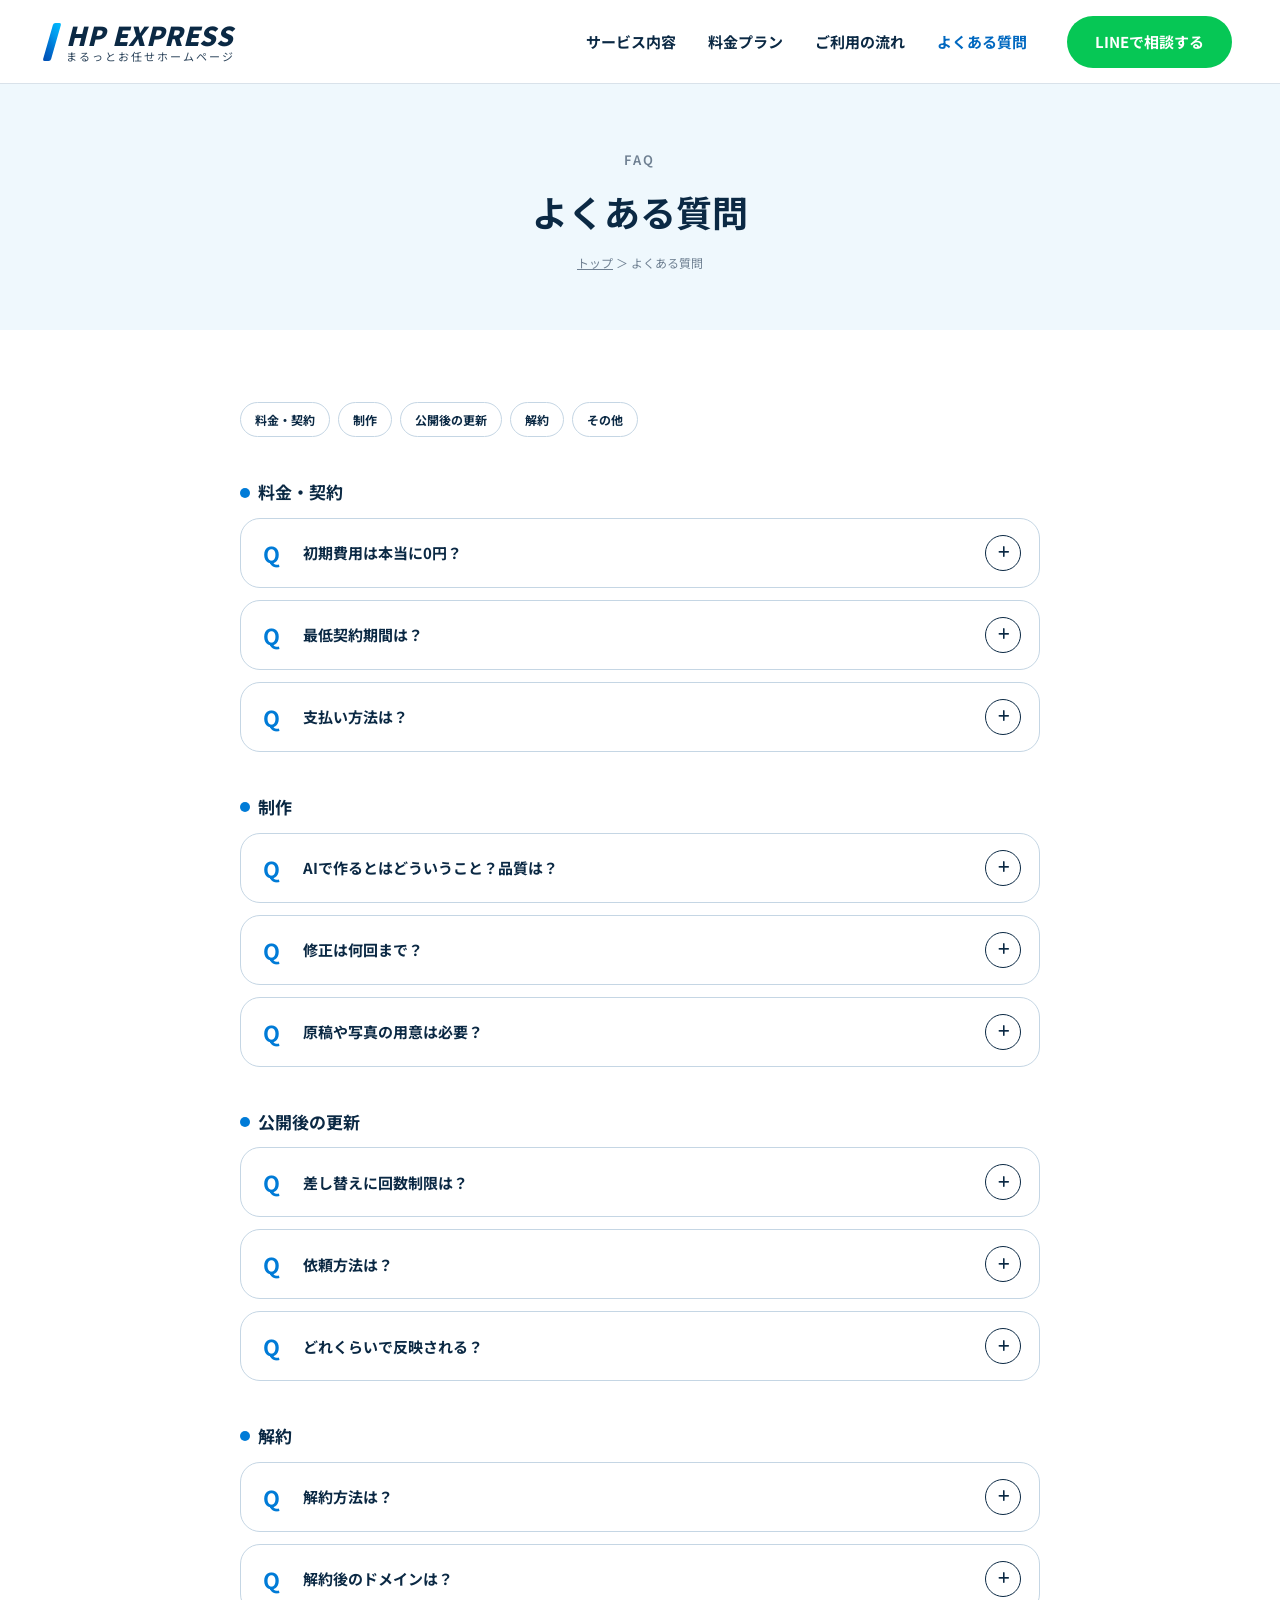
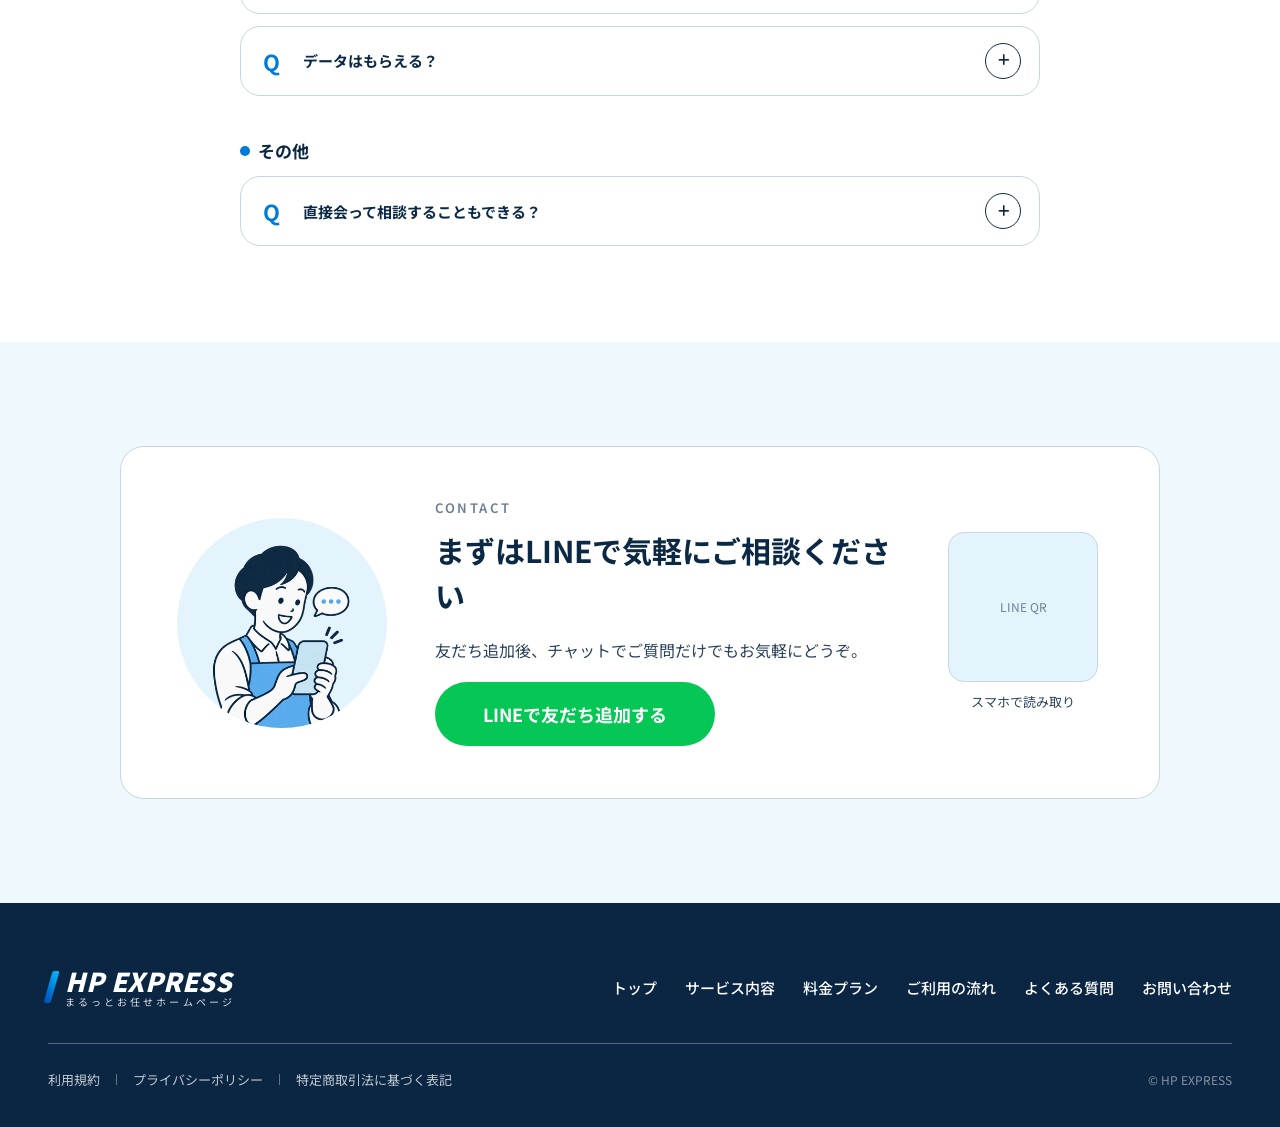
==== faq/index.html @ 4e7dd107 "微調整" ====
<!DOCTYPE html>
<html lang="ja">
<head>
<meta charset="utf-8">
<meta name="viewport" content="width=device-width, initial-scale=1">
<title>よくある質問｜HP EXPRESS</title>
<meta name="description" content="HP EXPRESSのよくある質問。料金・契約、制作、公開後の更新、解約などの疑問にお答えします。">
<link rel="preconnect" href="https://fonts.googleapis.com">
<link rel="preconnect" href="https://fonts.gstatic.com" crossorigin>
<link href="https://fonts.googleapis.com/css2?family=Noto+Sans+JP:wght@400;500;600;700;900&amp;family=Playfair+Display:wght@700&amp;display=swap" rel="stylesheet">
<link rel="stylesheet" href="https://cdnjs.cloudflare.com/ajax/libs/font-awesome/6.7.2/css/all.min.css" crossorigin="anonymous" referrerpolicy="no-referrer">
<link rel="stylesheet" href="../assets/css/style.css?v=20261126h">
</head>
<body>

<header class="site-header">
  <a class="logo" href="../"><span class="logo__name">HP EXPRESS</span><span class="logo__sub">まるっとお任せホームページ</span></a>
  <nav class="gnav" aria-label="グローバルナビ">
    <a href="../service/">サービス内容</a><a href="../price/">料金プラン</a><a href="../flow/">ご利用の流れ</a><a href="../faq/" aria-current="page">よくある質問</a>
  </nav>
  <a class="btn btn--line header-cta" href="https://lin.ee/XXXXXXX" target="_blank" rel="noopener">LINEで相談する</a>
  <button class="menu-btn" type="button" aria-expanded="false" aria-controls="sp-menu" aria-label="メニューを開く"><span></span><span></span><span></span></button>
  <div class="sp-menu" id="sp-menu">
    <ul>
      <li><a href="../service/">サービス内容</a></li>
      <li><a href="../price/">料金プラン</a></li>
      <li><a href="../flow/">ご利用の流れ</a></li>
      <li><a href="../faq/" aria-current="page">よくある質問</a></li>
    </ul>
    <a class="btn btn--line" href="https://lin.ee/XXXXXXX" target="_blank" rel="noopener">LINEで相談する</a>
  </div>
</header>

<main>
<div class="page-title" data-cta-trigger>
  <span class="page-title__en">FAQ</span>
  <h1>よくある質問</h1>
  <nav class="breadcrumb" aria-label="パンくずリスト"><a href="../">トップ</a> ＞ よくある質問</nav>
</div>

<section class="page-body">
  <nav class="faq-chips" aria-label="カテゴリ"><a href="#price">料金・契約</a><a href="#make">制作</a><a href="#update">公開後の更新</a><a href="#cancel">解約</a><a href="#other">その他</a></nav>
  <div class="faq-cat" id="price">
    <h2>料金・契約</h2>
    <div class="faq-list">
      <details class="faq faq--sm">
        <summary><b class="faq__q">Q</b><span class="faq__title">初期費用は本当に0円？</span><span class="faq__sign" aria-hidden="true"></span></summary>
        <div class="faq__a">仮テキスト：はい、月額料金のみです。</div>
      </details>
      <details class="faq faq--sm">
        <summary><b class="faq__q">Q</b><span class="faq__title">最低契約期間は？</span><span class="faq__sign" aria-hidden="true"></span></summary>
        <div class="faq__a">仮テキスト：ありません。いつでも解約できます。</div>
      </details>
      <details class="faq faq--sm">
        <summary><b class="faq__q">Q</b><span class="faq__title">支払い方法は？</span><span class="faq__sign" aria-hidden="true"></span></summary>
        <div class="faq__a">仮テキスト：クレジットカードによる毎月自動請求です。</div>
      </details>
    </div>
  </div>
  <div class="faq-cat" id="make">
    <h2>制作</h2>
    <div class="faq-list">
      <details class="faq faq--sm">
        <summary><b class="faq__q">Q</b><span class="faq__title">AIで作るとはどういうこと？品質は？</span><span class="faq__sign" aria-hidden="true"></span></summary>
        <div class="faq__a">仮テキスト：AIで制作し、公開前に必ず人がレビューします。</div>
      </details>
      <details class="faq faq--sm">
        <summary><b class="faq__q">Q</b><span class="faq__title">修正は何回まで？</span><span class="faq__sign" aria-hidden="true"></span></summary>
        <div class="faq__a">仮テキスト：公開前はデザインを含め3回までです。</div>
      </details>
      <details class="faq faq--sm">
        <summary><b class="faq__q">Q</b><span class="faq__title">原稿や写真の用意は必要？</span><span class="faq__sign" aria-hidden="true"></span></summary>
        <div class="faq__a">仮テキスト：ヒアリング内容をもとに文章を作成します。写真はご用意をお願いします。</div>
      </details>
    </div>
  </div>
  <div class="faq-cat" id="update">
    <h2>公開後の更新</h2>
    <div class="faq-list">
      <details class="faq faq--sm">
        <summary><b class="faq__q">Q</b><span class="faq__title">差し替えに回数制限は？</span><span class="faq__sign" aria-hidden="true"></span></summary>
        <div class="faq__a">仮テキスト：既存ページの文章・画像の差し替えは回数・時間の上限はありません。</div>
      </details>
      <details class="faq faq--sm">
        <summary><b class="faq__q">Q</b><span class="faq__title">依頼方法は？</span><span class="faq__sign" aria-hidden="true"></span></summary>
        <div class="faq__a">仮テキスト：LINEのチャットで送るだけです。</div>
      </details>
      <details class="faq faq--sm">
        <summary><b class="faq__q">Q</b><span class="faq__title">どれくらいで反映される？</span><span class="faq__sign" aria-hidden="true"></span></summary>
        <div class="faq__a">仮テキスト：最短当日〜3営業日で対応します。</div>
      </details>
    </div>
  </div>
  <div class="faq-cat" id="cancel">
    <h2>解約</h2>
    <div class="faq-list">
      <details class="faq faq--sm">
        <summary><b class="faq__q">Q</b><span class="faq__title">解約方法は？</span><span class="faq__sign" aria-hidden="true"></span></summary>
        <div class="faq__a">仮テキスト：LINEでお申し出ください。</div>
      </details>
      <details class="faq faq--sm">
        <summary><b class="faq__q">Q</b><span class="faq__title">解約後のドメインは？</span><span class="faq__sign" aria-hidden="true"></span></summary>
        <div class="faq__a">仮テキスト：ご希望に応じて無償で譲渡します。</div>
      </details>
      <details class="faq faq--sm">
        <summary><b class="faq__q">Q</b><span class="faq__title">データはもらえる？</span><span class="faq__sign" aria-hidden="true"></span></summary>
        <div class="faq__a">仮テキスト：有償オプションにて対応します。</div>
      </details>
    </div>
  </div>
  <div class="faq-cat" id="other">
    <h2>その他</h2>
    <div class="faq-list">
      <details class="faq faq--sm">
        <summary><b class="faq__q">Q</b><span class="faq__title">直接会って相談することもできる？</span><span class="faq__sign" aria-hidden="true"></span></summary>
        <div class="faq__a">仮テキスト：ご希望に応じて対応可能です。まずはLINEでご相談ください。</div>
      </details>
    </div>
  </div>
</section>

<section class="cta">
  <div class="cta__box">
    <img class="cta__ill" src="../assets/img/cta-01.webp" alt="" width="400" height="400" loading="lazy">
    <div class="cta__body">
      <span class="cta__en">CONTACT</span>
      <h2>まずはLINEで<br class="sp-only">気軽にご相談ください</h2>
      <p>友だち追加後、チャットで<br class="sp-only">ご質問だけでもお気軽にどうぞ。</p>
      <a class="btn btn--line" href="https://lin.ee/XXXXXXX" target="_blank" rel="noopener">LINEで友だち追加する</a>
    </div>
    <div class="cta__qr"><div class="cta__qr-img">LINE QR</div><span>スマホで読み取り</span></div>
  </div>
</section>
</main>

<footer class="site-footer">
  <div class="footer-top">
    <a class="logo" href="../"><span class="logo__name">HP EXPRESS</span><span class="logo__sub">まるっとお任せホームページ</span></a>
    <nav class="footer-nav" aria-label="フッターナビ"><a href="../">トップ</a><a href="../service/">サービス内容</a><a href="../price/">料金プラン</a><a href="../flow/">ご利用の流れ</a><a href="../faq/">よくある質問</a><a href="https://lin.ee/XXXXXXX" target="_blank" rel="noopener">お問い合わせ</a></nav>
  </div>
  <div class="footer-legal">
    <div class="footer-legal__links"><a href="../terms/">利用規約</a><span class="footer-legal__sep" aria-hidden="true"></span><a href="../privacy/">プライバシーポリシー</a><span class="footer-legal__sep" aria-hidden="true"></span><a href="../tokushoho/">特定商取引法に基づく表記</a></div>
    <small>© HP EXPRESS</small>
  </div>
</footer>

<div class="fixed-cta">
  <a class="btn btn--line" href="https://lin.ee/XXXXXXX" target="_blank" rel="noopener">LINEで気軽に相談する</a>
</div>

<script src="../assets/js/main.js"></script>
</body>
</html>
---- assets/css/style.css ----
/* =========================================================
   HP EXPRESS — デザイン実装
   基準：design/04_adopted/design-rules.md（確定版 v1）
   モバイルファースト（基準 375px）／PC拡張は min-width:960px
   ========================================================= */

:root {
  /* カラー */
  --navy: #0B2944;
  --text: #2B435A;
  --muted: #6F8092;
  --blue: #007BD7;
  --blue-text: #0068C0;
  --grad: linear-gradient(45deg, #004BB1 0%, #0062C4 25%, #007BD7 45%, #0098EC 65%, #00BEFF 100%);
  --grad-h: linear-gradient(90deg, #004BB1 0%, #0062C4 25%, #007BD7 45%, #0098EC 65%, #00BEFF 100%);
  --bg: #FFFFFF;
  --bg-soft: #EFF8FD;
  --bg-tint: #E4F4FD;
  --line: #C5D6E4;
  --line-soft: #D9E2EA;
  --line-green: #06C755;
  --footer: #0A2643;
  --ill-blue: #6BBBF2;

  /* 形状 */
  --r-card: 20px;
  --r-card-lg: 24px;
  --r-sm: 12px;
  --card-border: 1px solid var(--line);
  --strong-border: 1.5px solid var(--navy);

  /* 書体 */
  --font: 'Noto Sans JP', sans-serif;
  --num: 'Playfair Display', serif;

  /* 余白 */
  --gutter: 24px;

}

/* ---------- アイコン（Font Awesome Free 6） ---------- */
/* 疑似要素で使うときの共通指定。チェックは circle-check（青い円＋白抜きチェック） */
.ck::before, .badge::before, .dot-item::before, .sp-menu li a::after, .faq__sign::before {
  font-family: "Font Awesome 6 Free";
  font-weight: 900;
  font-style: normal;
  line-height: 1;
  -webkit-font-smoothing: antialiased;
}

*, *::before, *::after { box-sizing: border-box; }

html { -webkit-text-size-adjust: 100%; }

body {
  margin: 0;
  background: var(--bg);
  color: var(--text);
  font-family: var(--font);
  font-size: 15px;
  line-height: 1.8;
  -webkit-font-smoothing: antialiased;
}

a { color: var(--navy); }
a:hover { color: var(--blue-text); }

h1, h2, h3, p { margin: 0; }
ul, ol { margin: 0; padding: 0; list-style: none; }
img, svg { max-width: 100%; display: block; }
em { font-style: normal; color: var(--blue-text); }

.pc-only { display: none; }

/* ---------- イラスト・プレースホルダー（本番イラスト差し替えまで） ---------- */
.ph {
  background: var(--bg-tint);
  display: flex;
  align-items: center;
  justify-content: center;
  text-align: center;
  color: var(--muted);
  font-size: 10px;
  line-height: 1.5;
  flex: none;
}
.ph--round { border-radius: 50%; }

/* ---------- チェック付き項目 ---------- */
.ck { display: flex; gap: 12px; align-items: flex-start; }
.ck::before {
  content: "\f058";
  flex: none;
  font-size: 24px;
  margin-top: 2px;
  color: var(--blue);
}

/* ---------- ボタン ---------- */
.btn {
  display: flex;
  align-items: center;
  justify-content: center;
  gap: 10px;
  height: 56px;
  padding: 0 24px;
  border-radius: 999px;
  font-size: 16px;
  font-weight: 700;
  line-height: 1.4;
  text-decoration: none;
  transition: opacity .15s;
}
.btn:hover { opacity: .85; }
.btn .fa-arrow-right { font-size: 15px; }
.btn--line { background: var(--line-green); color: #fff; }
.btn--line:hover { color: #fff; }
.btn--outline { background: #fff; color: var(--navy); border: var(--strong-border); }
.btn--outline:hover { color: var(--navy); }

/* LINEアイコン（LINE公式素材：assets/img/line-icon.svg。加工せずそのまま使う） */
.line-icon { width: 32px; height: 32px; flex: none; }

/* ---------- セクション見出し ---------- */
.sec-head {
  display: flex;
  flex-direction: column;
  align-items: center;
  gap: 6px;
  text-align: center;
}
.sec-head__icon {
  width: 44px; height: 44px;
  border-radius: 50%;
  border: var(--strong-border);
  background: #fff;
  display: flex; align-items: center; justify-content: center;
  margin-bottom: 4px;
}
.sec-head__icon i { font-size: 20px; color: var(--blue); }
.sec-head__en {
  font-size: 12px;
  font-weight: 600;
  letter-spacing: .2em;
  color: var(--muted);
  line-height: 1.4;
}
.sec-head h2 {
  font-size: 26px;
  line-height: 1.5;
  font-weight: 700;
  color: var(--navy);
}
.sec-head h2::after, .u-line::after {
  content: "";
  display: block;
  width: 72px; height: 4px;
  margin: 14px auto 0;
  border-radius: 2px;
  background: var(--grad-h);
}

/* ---------- セクション共通 ---------- */
.sec {
  padding: 64px var(--gutter);
  display: flex;
  flex-direction: column;
  gap: 32px;
}
.sec--soft { background: var(--bg-soft); }

/* ---------- ロゴ ---------- */
.logo {
  display: grid;
  grid-template-columns: auto auto;
  justify-content: start;
  column-gap: 10px;
  align-items: center;
  text-decoration: none;
  color: var(--navy);
  line-height: 1.1;
}
.logo::before {
  content: "";
  grid-row: 1 / span 2;
  width: 7px; height: 32px;
  background: var(--grad);
  border-radius: 2px;
  transform: skewX(-16deg);
}
.logo__name { font-weight: 900; font-style: italic; font-size: 21px; letter-spacing: .02em; margin-right: -.02em; }
/* 下の一文は「HP EXPRESS」と同じ横幅に均等割り付け */
.logo__sub { font-size: 10px; color: var(--text); letter-spacing: 0; text-align: justify; text-align-last: justify; }
.logo:hover { color: var(--navy); }

/* =========================================================
   ヘッダー
   ========================================================= */
.site-header {
  height: 64px;
  display: flex;
  align-items: center;
  justify-content: space-between;
  padding: 0 14px 0 var(--gutter);
  background: #fff;
  border-bottom: 1px solid var(--line-soft);
  position: relative;
  z-index: 30;
}
.menu-btn {
  width: 44px; height: 44px;
  border: 0;
  background: none;
  display: flex; flex-direction: column;
  align-items: center; justify-content: center;
  gap: 6px;
  cursor: pointer;
  padding: 0;
}
.menu-btn span {
  width: 24px; height: 2px;
  background: var(--navy);
  border-radius: 2px;
  transition: transform .2s, opacity .2s;
}
.menu-btn[aria-expanded="true"] span:nth-child(1) { transform: translateY(8px) rotate(45deg); }
.menu-btn[aria-expanded="true"] span:nth-child(2) { opacity: 0; }
.menu-btn[aria-expanded="true"] span:nth-child(3) { transform: translateY(-8px) rotate(-45deg); }

.gnav { display: none; }
.header-cta { display: none; }

/* SPドロワー */
.sp-menu {
  position: absolute;
  top: 100%; left: 0; right: 0;
  background: #fff;
  border-bottom: 1px solid var(--line-soft);
  padding: 8px var(--gutter) 24px;
  display: none;
  flex-direction: column;
  gap: 20px;
  box-shadow: 0 12px 24px rgba(11, 41, 68, .08);
}
.sp-menu.is-open { display: flex; }
.sp-menu ul { display: flex; flex-direction: column; }
.sp-menu li a {
  display: flex; justify-content: space-between; align-items: center;
  padding: 16px 4px;
  border-bottom: 1px solid var(--line-soft);
  font-weight: 700; font-size: 15px;
  text-decoration: none;
}
.sp-menu li a::after { content: "\f061"; color: var(--blue); font-size: 14px; }

/* =========================================================
   トップ：ファーストビュー
   ========================================================= */
.fv {
  padding: 40px var(--gutter) 48px;
  display: flex;
  flex-direction: column;
  gap: 28px;
  overflow: hidden;
}
.fv__text { display: flex; flex-direction: column; gap: 16px; }
.fv h1 { font-size: 36px; line-height: 1.4; font-weight: 900; color: var(--navy); letter-spacing: .01em; }
.fv__sub { font-size: 16px; line-height: 1.75; color: var(--text); font-weight: 500; }

.fv__ill {
  position: relative;
  height: 250px;
  margin: 0 calc(var(--gutter) * -1);
  background: none;
  font-size: 11px;
}
.fv__ill::before {
  content: "";
  position: absolute;
  inset: 12% -10% 0 8%;
  background: var(--bg-tint);
  border-radius: 58% 42% 0 0 / 60% 50% 0 0;
  z-index: -1;
}
.fv__ill { z-index: 0; display: flex; align-items: flex-end; justify-content: center; }
.fv__ill img { width: 100%; height: 100%; padding: 0 10px; object-fit: contain; object-position: center bottom; }

.price-big { display: flex; align-items: baseline; justify-content: center; color: var(--navy); white-space: nowrap; }
.price-big__pre { font-size: 24px; font-weight: 700; margin-right: 10px; }
.price-big__num {
  font-family: var(--num);
  font-size: 64px; font-weight: 700; line-height: 1;
  font-variant-numeric: lining-nums proportional-nums; /* Playfairの既定はオールドスタイル数字のため */
  font-feature-settings: "lnum" 1, "pnum" 1;
  letter-spacing: 0;
}
.price-big__unit { font-size: 26px; font-weight: 700; margin-left: 6px; }
.price-big__tax { font-size: 13px; font-weight: 500; color: var(--muted); margin-left: 2px; }
.fv__price { display: flex; flex-direction: column; align-items: center; }
.fv__price::after {
  content: "";
  width: 200px; height: 4px;
  margin-top: 14px;
  border-radius: 2px;
  background: var(--grad-h);
}

.badges { display: grid; grid-template-columns: repeat(3, 1fr); }
.badge {
  display: flex;
  align-items: center;
  justify-content: center;
  gap: 6px;
  padding: 4px 4px;
  font-size: 13px;
  font-weight: 700;
  line-height: 1.45;
  color: var(--navy);
  white-space: nowrap; /* 改行位置はHTMLの<br>で固定 */
  text-align: center;
}
.badge + .badge { border-left: 1px solid var(--line-soft); }
.badge::before {
  content: "\f058";
  flex: none;
  font-size: 22px;
  color: var(--blue);
}
.fv__cta { height: 60px; font-size: 18px; }

/* =========================================================
   トップ：お悩み
   ========================================================= */
.worries { position: relative; overflow: hidden; }
.worries::before {
  content: "";
  position: absolute;
  top: -120px; left: -40%;
  width: 120%; height: 260px;
  border-radius: 50%;
  background: rgba(255, 255, 255, .45);
  pointer-events: none;
}
.worries > * { position: relative; }
.worry-people { display: flex; justify-content: center; gap: 8px; }
/* イラスト：正方形・背景透過の画像を円形に切り抜き、淡い水色の円の上に置く */
.worry-people img {
  flex: 1 1 0;
  min-width: 0;
  max-width: 112px;
  height: auto;
  aspect-ratio: 1;
  border-radius: 50%;
  background: var(--bg-tint);
}

.check-box {
  background: #fff;
  border: var(--card-border);
  border-radius: var(--r-card-lg);
  padding: 24px 20px;
  display: flex; flex-direction: column;
  gap: 18px;
}
.check-box .ck { font-size: 15px; line-height: 1.75; color: var(--text); }
/* お悩み項目はチェック（＝解決済み）ではなく、グルグル目の困り顔（face-dizzy）で悩みの印象に */
.check-box .ck::before { content: "\f567"; }
.check-box em { font-weight: 700; }
.worries__close { text-align: center; font-size: 20px; font-weight: 700; line-height: 1.6; color: var(--navy); }
.worries__close::after { width: 120px; }

/* =========================================================
   トップ：選ばれる理由
   ========================================================= */
.reasons { display: flex; flex-direction: column; gap: 16px; }
.reason {
  background: #fff;
  border: var(--card-border);
  border-radius: var(--r-card);
  padding: 20px 18px 20px 16px;
  display: grid;
  grid-template-columns: 104px 1fr;
  gap: 16px;
  align-items: center;
}
.reason__img { width: 104px; height: 104px; flex: none; border-radius: 50%; background: var(--bg-tint); }
.reason__body { display: flex; flex-direction: column; gap: 6px; }
.reason__no { font-size: 15px; font-weight: 700; color: var(--blue); line-height: 1.2; }
.reason h3 { font-size: 17px; line-height: 1.45; color: var(--navy); word-break: auto-phrase; }
.reason p { font-size: 13px; line-height: 1.7; color: var(--text); word-break: auto-phrase; text-wrap: pretty; }

/* =========================================================
   トップ：こんな方におすすめ
   ========================================================= */
.voices { display: flex; flex-direction: column; gap: 22px; width: 100%; }
.voice {
  position: relative;
  width: 94%;
  display: flex; align-items: center; gap: 12px;
  background: #fff;
  border: var(--card-border);
  border-radius: var(--r-card);
  padding: 16px 14px 16px 14px;
}
.voice--r { margin-left: auto; }
/* しっぽ：線付きの正方形を45度回して下に出す */
.voice::after {
  content: ""; position: absolute; bottom: -8px; left: 36px;
  width: 14px; height: 14px;
  background: #fff;
  border-right: var(--card-border); border-bottom: var(--card-border);
  transform: rotate(45deg);
}
.voice--r::after { left: auto; right: 36px; }
.voice__icon {
  flex: none; width: 44px; height: 44px; border-radius: 50%;
  display: flex; align-items: center; justify-content: center;
  background: var(--bg-tint); color: var(--blue); font-size: 19px;
}
.voice p { font-size: clamp(14px, 3.85vw, 15px); font-weight: 700; line-height: 1.6; color: var(--navy); white-space: nowrap; }
.voice em { font-style: normal; color: var(--blue-text); }

/* =========================================================
   料金カード（トップ／料金ページ共通）
   ========================================================= */
.price-card {
  background: #fff;
  border: var(--card-border);
  border-radius: var(--r-card-lg);
  padding: 32px 24px;
  display: flex; flex-direction: column;
  align-items: center;
  gap: 24px;
}
.price-card__main { width: 100%; display: flex; flex-direction: column; align-items: center; gap: 16px; }
.plan-tag {
  font-size: 15px; font-weight: 700;
  background: var(--grad);
  color: #fff;
  border-radius: 999px;
  padding: 6px 28px;
  letter-spacing: .06em;
}
.price-card .price-big__pre { font-size: 20px; margin-right: 8px; }
.price-card .price-big__num { font-size: clamp(48px, 14.4vw, 56px); }
.price-card .price-big__unit { font-size: 24px; }
.price-chips { display: flex; gap: 10px; width: 100%; }
.price-chip {
  flex: 1;
  border-radius: var(--r-sm);
  background: var(--bg-tint);
  padding: 12px 8px;
  text-align: center;
  font-size: 13px; font-weight: 500; line-height: 1.5;
  color: var(--text);
}
.price-chip b { display: block; font-size: 22px; color: var(--navy); line-height: 1.4; }
.price-chip .n { font-family: var(--num); font-size: 26px; font-variant-numeric: lining-nums; font-feature-settings: "lnum" 1; }
.price-card__inc {
  width: 100%;
  border-top: 1px solid var(--line-soft);
  padding-top: 20px;
  display: flex; flex-direction: column;
  gap: 14px;
}
.price-card__inc-title { font-size: 16px; font-weight: 700; color: var(--navy); }
.dot-list { display: flex; flex-direction: column; gap: 12px; }
.dot-list .ck { font-size: 15px; color: var(--text); }
.dot-list b { font-weight: 700; color: var(--navy); }

/* =========================================================
   トップ：ご利用の流れ（要約）
   ========================================================= */
/* 1枚の白い箱を細い線で6マスに区切る（線＝gapから見える背景色） */
.flow-cards {
  display: grid; grid-template-columns: repeat(2, 1fr); gap: 1px;
  background: var(--line-soft);
  border: var(--card-border);
  border-radius: var(--r-card-lg);
  overflow: hidden;
}
.flow-card {
  background: #fff;
  padding: 18px 14px 22px;
  display: flex; flex-direction: column; align-items: center; gap: 10px;
}
.flow-card .step-no { align-self: flex-start; width: 34px; height: 34px; font-size: 14px; margin-bottom: -6px; }
.step-no {
  width: 40px; height: 40px;
  border-radius: 50%;
  background: var(--blue); color: #fff;
  display: flex; align-items: center; justify-content: center;
  font-size: 16px; font-weight: 700;
  flex: none;
}
.flow-card__img { width: 96px; height: 96px; border-radius: 50%; background: var(--bg-tint); }
.flow-card h3 { font-size: 15px; line-height: 1.45; color: var(--navy); text-align: center; }
/* 狭いカード内で text-wrap: pretty を使うと行が早めに折り返され右側が空くため、幅いっぱいに両端揃えで流す */
.flow-card p { align-self: stretch; font-size: 12px; line-height: 1.75; color: var(--text); text-align: justify; }

/* =========================================================
   FAQ アコーディオン（details/summary）
   ========================================================= */
.faq-list { display: flex; flex-direction: column; gap: 12px; }
.faq {
  border: var(--card-border);
  border-radius: var(--r-card);
  overflow: hidden;
  background: #fff;
  transition: background-color .2s;
}
.faq[open] { background: var(--bg-soft); }
.faq summary {
  min-height: 64px;
  padding: 14px 16px;
  display: grid;
  grid-template-columns: 22px 1fr 32px;
  gap: 12px;
  align-items: center;
  cursor: pointer;
  list-style: none;
}
.faq summary::-webkit-details-marker { display: none; }
.faq__q { font-size: 18px; font-weight: 700; color: var(--blue); line-height: 1; }
.faq__title { font-size: 15px; font-weight: 700; line-height: 1.55; color: var(--navy); }
.faq__sign {
  width: 32px; height: 32px;
  border-radius: 50%;
  border: var(--strong-border);
  display: flex; align-items: center; justify-content: center;
  color: var(--navy);
}
.faq__sign::before { content: "\2b"; font-size: 13px; }
.faq[open] .faq__sign::before { content: "\f068"; }
.faq__a { padding: 0 18px 20px 50px; font-size: 14px; line-height: 1.85; color: var(--text); }

/* FAQページ（小さめ） */
.faq--sm summary { min-height: 56px; padding: 12px 14px; }
.faq--sm .faq__title { font-size: 14px; }
.faq--sm .faq__a { padding: 0 16px 16px 48px; font-size: 13px; }

/* =========================================================
   共通CTA
   ========================================================= */
.cta { padding: 64px var(--gutter); background: var(--bg-soft); }
.cta__box {
  background: #fff;
  border: var(--card-border);
  border-radius: var(--r-card-lg);
  padding: 36px 20px;
  display: flex; flex-direction: column;
  align-items: center;
  gap: 24px;
  text-align: center;
}
.cta__body { display: contents; }
.cta__en { font-size: 12px; font-weight: 600; letter-spacing: .2em; color: var(--muted); order: -3; line-height: 1.4; margin-bottom: -16px; }
.cta h2 { font-size: 23px; line-height: 1.5; font-weight: 700; color: var(--navy); order: -2; }
.cta__ill { width: 180px; height: 180px; order: -1; border-radius: 50%; background: var(--bg-tint); }
.cta p { font-size: 15px; line-height: 1.8; color: var(--text); }
.cta .btn { width: 100%; height: 60px; font-size: 17px; }
.cta__qr { display: none; }

/* =========================================================
   フッター
   ========================================================= */
.site-footer {
  background: var(--footer);
  color: #fff;
  padding: 40px var(--gutter) 28px;
  display: flex; flex-direction: column;
  gap: 28px;
}
.site-footer a { color: inherit; text-decoration: none; }
.site-footer a:hover { color: #9FD4FA; }
.site-footer .logo { color: #fff; }
.site-footer .logo__sub { color: rgba(255, 255, 255, .85); }
.footer-top { display: flex; flex-direction: column; gap: 24px; }
/* SP：2列×3段のマス。左寄せの文字＋右端に小さな矢印 */
.footer-nav {
  display: grid; grid-template-columns: 1fr 1fr; column-gap: 20px;
  border-top: 1px solid rgba(255, 255, 255, .16);
}
.footer-nav a {
  display: flex; align-items: center; justify-content: space-between;
  height: 52px;
  border-bottom: 1px solid rgba(255, 255, 255, .16);
  font-size: 14px; font-weight: 500;
}
.footer-nav a::after {
  content: "\f054"; font-family: "Font Awesome 6 Free"; font-weight: 900;
  font-size: 10px; color: rgba(255, 255, 255, .45);
}
.footer-legal {
  display: flex; flex-direction: column;
  gap: 14px;
  font-size: 12px; color: rgba(255, 255, 255, .75);
}
.footer-legal small { font-size: 11px; color: rgba(255, 255, 255, .5); }
/* SP：ロゴ・ナビと揃えて左揃え、1行に1つずつ縦に並べる（縦線はPCのみ）
   ※比較案：横に流して折り返す版 → flex-direction を外し gap: 8px 24px; flex-wrap: wrap;
   ※中央揃え版も試したが、左揃えの方が全体のまとまりが良いため不採用 */
/* 右側が空かないよう、上のナビと同じ「横幅いっぱいの行＋右端の小さな矢印」で揃える（ナビより控えめなサイズ） */
.footer-legal__links { display: flex; flex-direction: column; align-items: stretch; }
.footer-legal__links a {
  display: flex; align-items: center; justify-content: space-between;
  height: 40px;
  border-bottom: 1px solid rgba(255, 255, 255, .1);
  white-space: nowrap; font-size: 12px;
}
.footer-legal__links a::after {
  content: "\f054"; font-family: "Font Awesome 6 Free"; font-weight: 900;
  font-size: 9px; color: rgba(255, 255, 255, .35);
}
.footer-legal__sep { display: none; width: 1px; height: 11px; background: rgba(255, 255, 255, .35); }

/* SP下部固定CTAバー（FV通過後に表示） */
.fixed-cta {
  position: fixed;
  left: 0; right: 0; bottom: 0;
  z-index: 40;
  padding: 10px 16px 12px;
  padding-bottom: calc(12px + env(safe-area-inset-bottom));
  background: rgba(255, 255, 255, .96);
  border-top: 1px solid var(--line-soft);
  box-shadow: 0 -6px 16px rgba(11, 41, 68, .06);
  transform: translateY(110%);
  visibility: hidden;
  transition: transform .25s ease, visibility .25s;
}
.fixed-cta.is-visible { transform: none; visibility: visible; }
.fixed-cta .btn { height: 52px; font-size: 16px; }
.fixed-cta .line-icon { width: 28px; height: 28px; }
body.has-fixed-cta { padding-bottom: 76px; }

/* =========================================================
   下層ページ共通（5-2で新デザインに合わせて調整予定）
   ========================================================= */
.page-title {
  padding: 40px var(--gutter) 36px;
  background: var(--bg-soft);
  display: flex; flex-direction: column;
  align-items: center;
  gap: 6px;
  text-align: center;
}
.page-title__en { font-size: 12px; font-weight: 600; letter-spacing: .2em; color: var(--muted); }
.page-title h1 { font-size: 26px; font-weight: 700; color: var(--navy); }
.breadcrumb { font-size: 11px; color: var(--muted); }
.breadcrumb a { color: inherit; }

.page-body { padding: 40px var(--gutter); display: flex; flex-direction: column; gap: 28px; }
.page-body h2.h-block { font-size: 18px; font-weight: 700; line-height: 1.5; color: var(--navy); }
.stack { display: flex; flex-direction: column; gap: 12px; }
.stack--14 { gap: 14px; }

.icon-row {
  display: grid;
  grid-template-columns: 44px 1fr;
  gap: 12px;
  align-items: center;
  padding: 12px 0;
  border-bottom: 1px solid var(--line-soft);
}
.icon-row .ph { width: 44px; height: 44px; border-radius: var(--r-sm); font-size: 8px; }
.icon-row__text { display: flex; flex-direction: column; gap: 2px; }
.icon-row__text b { font-size: 14px; color: var(--navy); }
.icon-row__text span { font-size: 12px; color: var(--text); line-height: 1.6; }

.box {
  border: var(--card-border);
  border-radius: var(--r-card);
  padding: 20px;
  display: flex; flex-direction: column;
  gap: 8px;
}
.box h2 { font-size: 16px; font-weight: 700; color: var(--navy); }
.box p { font-size: 13px; line-height: 1.8; }

.soft-box {
  background: var(--bg-soft);
  border-radius: var(--r-card);
  padding: 20px;
  display: flex; flex-direction: column;
  gap: 10px;
}
.soft-box h2 { font-size: 16px; font-weight: 700; color: var(--navy); }
.soft-box .dot-item { display: flex; gap: 10px; font-size: 13px; line-height: 1.7; }
.dot-item::before {
  content: "\f058";
  flex: none;
  font-size: 20px;
  margin-top: 2px;
  color: var(--blue);
}

.option-table { border: var(--card-border); border-radius: var(--r-card); overflow: hidden; }
.option-row {
  display: flex; justify-content: space-between;
  gap: 12px;
  padding: 14px 16px;
  border-bottom: 1px solid var(--line-soft);
  font-size: 13px; line-height: 1.5;
}
.option-row:last-child { border-bottom: 0; }
.option-row__price { flex: none; color: var(--muted); font-size: 12px; }

.service-cards { display: grid; grid-template-columns: 1fr 1fr; gap: 10px; }
.service-card {
  border: var(--card-border);
  border-radius: var(--r-card);
  padding: 16px 12px;
  display: flex; flex-direction: column;
  align-items: center;
  gap: 8px;
  text-align: center;
}
.service-card .ph { width: 64px; height: 64px; padding: 6px; font-size: 8px; line-height: 1.3; }
.service-card b { font-size: 15px; color: var(--navy); }
.service-card span { font-size: 11px; line-height: 1.6; }

.quality {
  border: var(--card-border);
  border-radius: var(--r-card-lg);
  padding: 22px 18px;
  display: flex; flex-direction: column;
  gap: 12px;
}
.quality__en { font-size: 12px; font-weight: 600; letter-spacing: .15em; color: var(--muted); }
.quality h2 { font-size: 18px; font-weight: 700; line-height: 1.5; color: var(--navy); }
.quality .ph { height: 150px; border-radius: var(--r-card); padding: 14px; }
.quality p { font-size: 13px; line-height: 1.8; }

.fact-list { display: flex; flex-direction: column; gap: 10px; }
.fact {
  background: var(--bg-soft);
  border-radius: var(--r-card);
  padding: 18px;
  display: flex; flex-direction: column;
  gap: 6px;
}
.fact__label { font-size: 12px; font-weight: 700; color: var(--muted); }
.fact b { font-size: 16px; line-height: 1.5; color: var(--navy); }
.fact__note { font-size: 12px; }

.chat {
  border: var(--card-border);
  border-radius: var(--r-card-lg);
  padding: 18px 14px;
  background: var(--bg-soft);
  display: flex; flex-direction: column;
  gap: 10px;
}
.chat__me {
  align-self: flex-end;
  max-width: 78%;
  background: #C9F0D8;
  border-radius: 18px 18px 4px 18px;
  padding: 10px 14px;
  font-size: 13px; line-height: 1.6;
}
.chat__photo { align-self: flex-end; width: 130px; height: 84px; border-radius: 14px; font-size: 9px; background: #fff; }
.chat__them { display: flex; gap: 8px; align-items: flex-end; }
.chat__avatar { width: 34px; height: 34px; border-radius: 50%; background: var(--bg-tint); flex: none; }
.chat__them p {
  max-width: 72%;
  background: #fff;
  border: 1px solid var(--line-soft);
  border-radius: 18px 18px 18px 4px;
  padding: 10px 14px;
  font-size: 13px; line-height: 1.6;
}

.timeline { display: flex; flex-direction: column; }
.timeline__item { display: grid; grid-template-columns: 40px 1fr; gap: 14px; }
.timeline__rail { display: flex; flex-direction: column; align-items: center; }
.timeline__rail::after { content: ""; flex: 1; width: 0; border-left: 2px dashed var(--line); margin: 4px 0; }
.timeline__item:last-child .timeline__rail::after { visibility: hidden; }
.timeline__card {
  border: var(--card-border);
  border-radius: var(--r-card);
  padding: 16px;
  margin-bottom: 16px;
  display: flex; flex-direction: column;
  gap: 10px;
}
.timeline__card b { font-size: 16px; line-height: 1.5; color: var(--navy); }
.timeline__card .ph { height: 110px; border-radius: var(--r-sm); padding: 10px; font-size: 9px; }
.timeline__card p { font-size: 13px; line-height: 1.8; }

.faq-chips { display: flex; flex-wrap: wrap; gap: 8px; }
.faq-chips a {
  font-size: 12px; font-weight: 700;
  border: var(--card-border);
  background: #fff;
  border-radius: 999px;
  padding: 6px 14px;
  text-decoration: none;
}
.faq-cat { display: flex; flex-direction: column; gap: 10px; scroll-margin-top: 16px; }
.faq-cat h2 { font-size: 17px; font-weight: 700; display: flex; align-items: center; gap: 8px; color: var(--navy); }
.faq-cat h2::before { content: ""; width: 10px; height: 10px; border-radius: 50%; background: var(--blue); }

.legal { padding: 36px var(--gutter) 48px; display: flex; flex-direction: column; gap: 24px; }
.legal p, .legal li { font-size: 13px; line-height: 1.9; }
.legal__sec { display: flex; flex-direction: column; gap: 8px; }
.legal__sec h2 { font-size: 15px; font-weight: 700; padding-bottom: 8px; border-bottom: 1px solid var(--line); color: var(--navy); }
.legal__sec ol { margin: 0; padding-left: 1.4em; }
.legal__date { font-size: 12px; color: var(--muted); text-align: right; }
.legal-table { width: 100%; border-collapse: collapse; font-size: 13px; line-height: 1.8; }
.legal-table th, .legal-table td { text-align: left; vertical-align: top; padding: 12px 0; border-bottom: 1px solid var(--line-soft); }
.legal-table th { width: 8.5em; padding-right: 12px; font-weight: 700; color: var(--navy); }

/* =========================================================
   PC（拡張）
   ========================================================= */
@media (min-width: 960px) {
  .sp-only { display: none; }
  .pc-only { display: initial; }

  :root { --gutter: 80px; }

  /* ヘッダー */
  .site-header { height: 84px; gap: 40px; padding: 0 48px; justify-content: flex-start; }
  .site-header .logo__name { font-size: 26px; }
  .site-header .logo::before { height: 38px; width: 8px; }
  .site-header .logo__sub { font-size: 11px; }
  .menu-btn, .sp-menu { display: none !important; }
  .gnav { display: flex; gap: clamp(20px, 2.5vw, 36px); margin-left: auto; font-size: 15px; font-weight: 700; }
  .gnav a { text-decoration: none; }
  .gnav a[aria-current="page"] { color: var(--blue-text); }
  .header-cta { display: flex; height: 52px; padding: 0 28px; font-size: 15px; }
  .header-cta .line-icon { width: 28px; height: 28px; }

  /* セクション */
  .sec { padding: 104px var(--gutter); align-items: center; gap: 48px; }
  .sec-head__icon { width: 52px; height: 52px; }
  .sec-head__icon i { font-size: 24px; }
  .sec-head__en { font-size: 13px; }
  .sec-head h2 { font-size: 34px; }
  .sec-head h2::after { width: 88px; margin-top: 18px; }
  .btn--outline { min-width: 360px; height: 60px; padding: 0 40px; }

  /* FV */
  .fv {
    padding: 80px var(--gutter) 96px;
    display: grid;
    grid-template-columns: 1fr 1.05fr;
    grid-template-areas: "text ill" "price ill" "badges ill" "cta ill";
    align-content: center;
    align-items: center;
    column-gap: 48px;
    row-gap: 32px;
    max-width: 1440px;
    margin: 0 auto;
  }
  .fv__text { grid-area: text; gap: 20px; }
  .fv h1 { font-size: clamp(44px, 4.4vw, 58px); }
  .fv__sub { font-size: 18px; }
  .fv__ill { grid-area: ill; height: 520px; margin: 0; font-size: 13px; }
  .fv__ill::before { inset: 4% 0 4% 6%; border-radius: 48% 52% 44% 56% / 55% 48% 52% 45%; }
  .fv__ill { align-items: center; }
  .fv__ill img { height: auto; max-height: 100%; padding: 0 0 0 4%; }
  .fv__price { grid-area: price; align-items: flex-start; }
  .fv .price-big { justify-content: flex-start; }
  .fv .price-big__num { font-size: 80px; }
  .fv__price::after { width: 260px; }
  .badges { grid-area: badges; max-width: 520px; }
  .badge { font-size: 15px; justify-content: flex-start; gap: 8px; padding: 4px 16px; }
  .worries::before { width: 70%; left: -15%; height: 240px; }
  .badge:first-child { padding-left: 0; }
  .fv__cta { grid-area: cta; justify-self: start; height: 68px; padding: 0 56px; font-size: 19px; }

  /* お悩み */
  .worry-people { gap: 24px; }
  .worry-people img { flex: none; width: 160px; max-width: none; }
  .check-box { width: 100%; max-width: 760px; padding: 40px 56px; gap: 20px; }
  .check-box .ck { font-size: 16px; }
  .worries__close { font-size: 28px; }

  /* 理由 4列 */
  .reasons { display: grid; grid-template-columns: repeat(3, 1fr); gap: 24px; width: 100%; max-width: 1080px; }
  .reason { display: flex; flex-direction: column; align-items: center; gap: 14px; text-align: center; padding: 32px 22px; border-radius: var(--r-card-lg); }
  .reason__img { width: 160px; height: 160px; }
  .reason__body { display: contents; }
  .reason__no { order: -1; font-size: 16px; }
  .reason h3 { font-size: 19px; }
  .reason p { font-size: 14px; line-height: 1.8; text-align: left; }

  /* おすすめ 5列 */
  .voices { display: grid; grid-template-columns: repeat(2, 1fr); gap: 32px 28px; max-width: 960px; }
  .voice { width: 100%; padding: 22px 26px 22px 22px; gap: 18px; }
  .voice__icon { width: 52px; height: 52px; font-size: 22px; }
  .voice p { font-size: 17px; }

  /* 料金カード 2カラム */
  .price-card { width: 100%; max-width: 900px; padding: 48px 56px; display: grid; grid-template-columns: 1fr 1fr; gap: 56px; align-items: center; border-radius: 28px; }
  .price-card .price-big__num { font-size: 68px; }
  .price-card__inc { border-top: 0; border-left: 1px solid var(--line-soft); padding: 0 0 0 56px; gap: 16px; }
  .price-card__inc-title { font-size: 17px; }
  .dot-list { gap: 14px; }
  .dot-list .ck { font-size: 17px; }

  /* 流れ 6列 */
  .flow-cards { grid-template-columns: repeat(3, 1fr); width: 100%; max-width: 1080px; }
  .flow-card { padding: 28px 28px 32px; gap: 14px; }
  .flow-card .step-no { width: 40px; height: 40px; font-size: 16px; }
  .flow-card__img { width: 140px; height: 140px; }
  .flow-card h3 { font-size: 18px; }
  .flow-card p { font-size: 14px; line-height: 1.8; }

  /* FAQ */
  .sec .faq-list { width: 100%; max-width: 860px; gap: 14px; }
  .faq summary { padding: 20px 28px; grid-template-columns: 28px 1fr 36px; gap: 16px; }
  .faq__q { font-size: 22px; }
  .faq__title { font-size: 17px; }
  .faq__sign { width: 36px; height: 36px; }
  .faq__a { padding: 0 28px 24px 72px; font-size: 15px; }
  .faq--sm summary { padding: 16px 22px; grid-template-columns: 24px 1fr 32px; }
  .faq--sm .faq__title { font-size: 15px; }
  .faq--sm .faq__a { padding: 0 22px 20px 62px; font-size: 14px; }

  /* 共通CTA */
  .cta { padding: 104px 48px; }
  .cta__box {
    max-width: 1040px;
    margin: 0 auto;
    padding: 52px 56px;
    display: grid;
    grid-template-columns: 210px 1fr 160px;
    gap: 48px;
    align-items: center;
    text-align: left;
  }
  .cta__ill { width: 210px; height: 210px; order: 0; }
  .cta__body { display: flex; flex-direction: column; align-items: flex-start; gap: 18px; }
  .cta__en { order: 0; font-size: 13px; margin-bottom: -8px; }
  .cta h2 { order: 0; font-size: 30px; }
  .cta h2.u-line::after { margin-left: 0; }
  .cta p { font-size: 16px; }
  .cta .btn { width: auto; height: 64px; padding: 0 48px; font-size: 18px; }
  .cta__qr { display: flex; flex-direction: column; align-items: center; gap: 8px; }
  .cta__qr-img {
    width: 150px; height: 150px;
    border-radius: 16px;
    border: var(--card-border);
    background: var(--bg-tint);
    display: flex; align-items: center; justify-content: center;
    font-size: 12px; color: var(--muted);
  }
  .cta__qr span { font-size: 13px; color: var(--text); }

  /* フッター */
  .site-footer { padding: 64px 48px 36px; gap: 36px; }
  .footer-top { flex-direction: row; align-items: center; gap: 48px; }
  .site-footer .logo__name { font-size: 26px; }
  .footer-nav { display: flex; gap: 28px; margin-left: auto; border: 0; }
  .footer-nav a { display: inline; height: auto; border: 0; font-size: 15px; }
  .footer-nav a::after { content: none; }
  .footer-legal { flex-direction: row; align-items: center; gap: 28px; font-size: 13px; border-top: 1px solid rgba(255, 255, 255, .3); padding-top: 24px; }
  .footer-legal small { font-size: 12px; }
  .footer-legal__links { flex-direction: row; align-items: center; }
  .footer-legal__links { justify-content: flex-start; gap: 16px; }
  .footer-legal__sep { display: block; }
  .footer-legal__links a { display: inline; height: auto; border: 0; font-size: 13px; }
  .footer-legal__links a::after { content: none; }
  .footer-legal small { margin-left: auto; }
  .fixed-cta { display: none; }
  body.has-fixed-cta { padding-bottom: 0; }

  /* 下層ページ（5-2で調整予定） */
  .page-title { padding: 64px 48px 56px; gap: 8px; }
  .page-title__en { font-size: 13px; }
  .page-title h1 { font-size: 36px; }
  .breadcrumb { font-size: 12px; }
  .page-body { max-width: 880px; margin: 0 auto; padding: 72px 40px 96px; gap: 40px; }
  .page-body h2.h-block { font-size: 22px; }
  .page-body .price-card { display: flex; }
  .page-body .price-card__main { max-width: 420px; }
  .service-cards { grid-template-columns: repeat(4, 1fr); gap: 16px; }
  .service-card .ph { width: 96px; height: 96px; font-size: 9px; }
  .quality { padding: 36px 40px; display: grid; grid-template-columns: 1fr 1fr; column-gap: 32px; row-gap: 12px; }
  .quality__en, .quality h2, .quality p { grid-column: 1; }
  .quality .ph { grid-column: 2; grid-row: 1 / span 3; height: 100%; min-height: 200px; }
  .fact-list { display: grid; grid-template-columns: 1fr 1fr; gap: 16px; }
  .chat { max-width: 560px; padding: 28px 24px; }
  .timeline__card { display: grid; grid-template-columns: 1fr 240px; column-gap: 24px; padding: 22px 24px; margin-bottom: 20px; }
  .timeline__card b { grid-column: 1; font-size: 18px; }
  .timeline__card p { grid-column: 1; font-size: 14px; }
  .timeline__card .ph { grid-column: 2; grid-row: 1 / span 2; height: 140px; }
  .legal { max-width: 800px; margin: 0 auto; padding: 64px 40px 96px; }
  .legal p, .legal li, .legal-table { font-size: 14px; }
  .legal__sec h2 { font-size: 17px; }
}
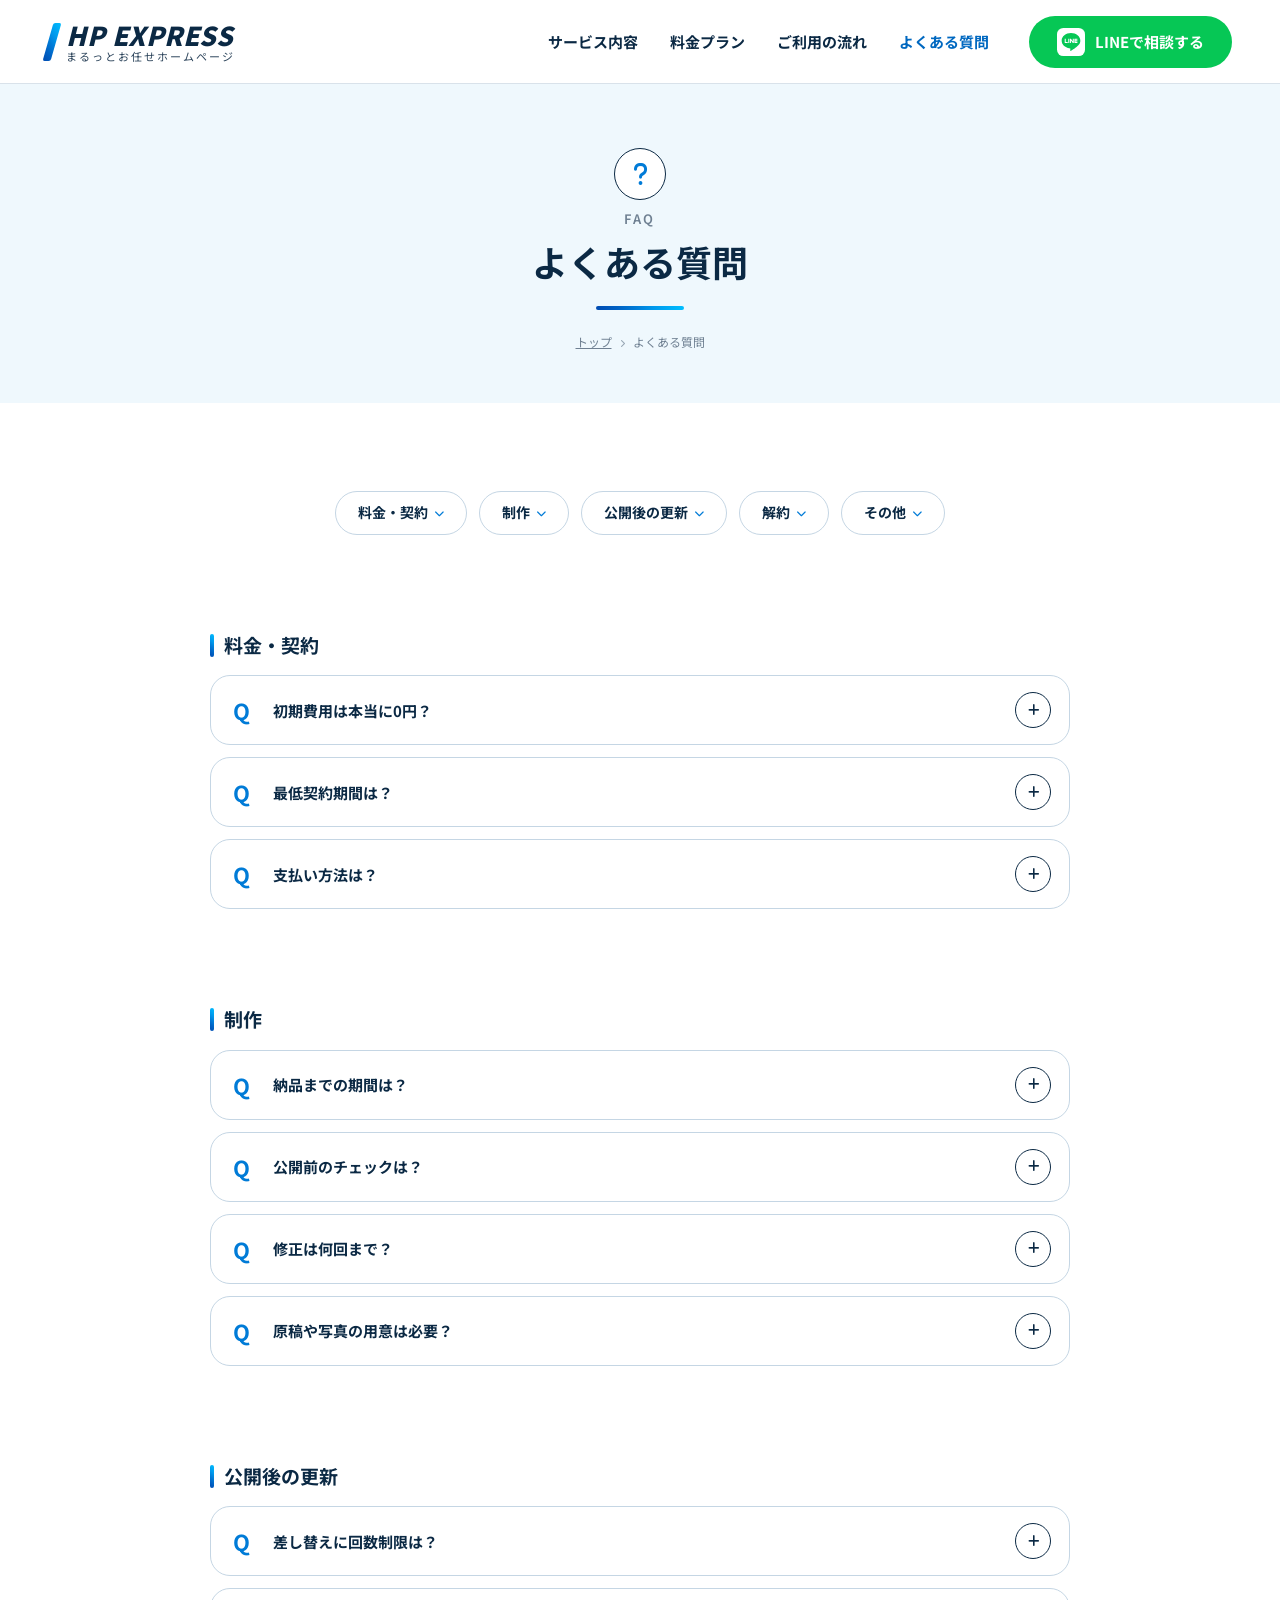
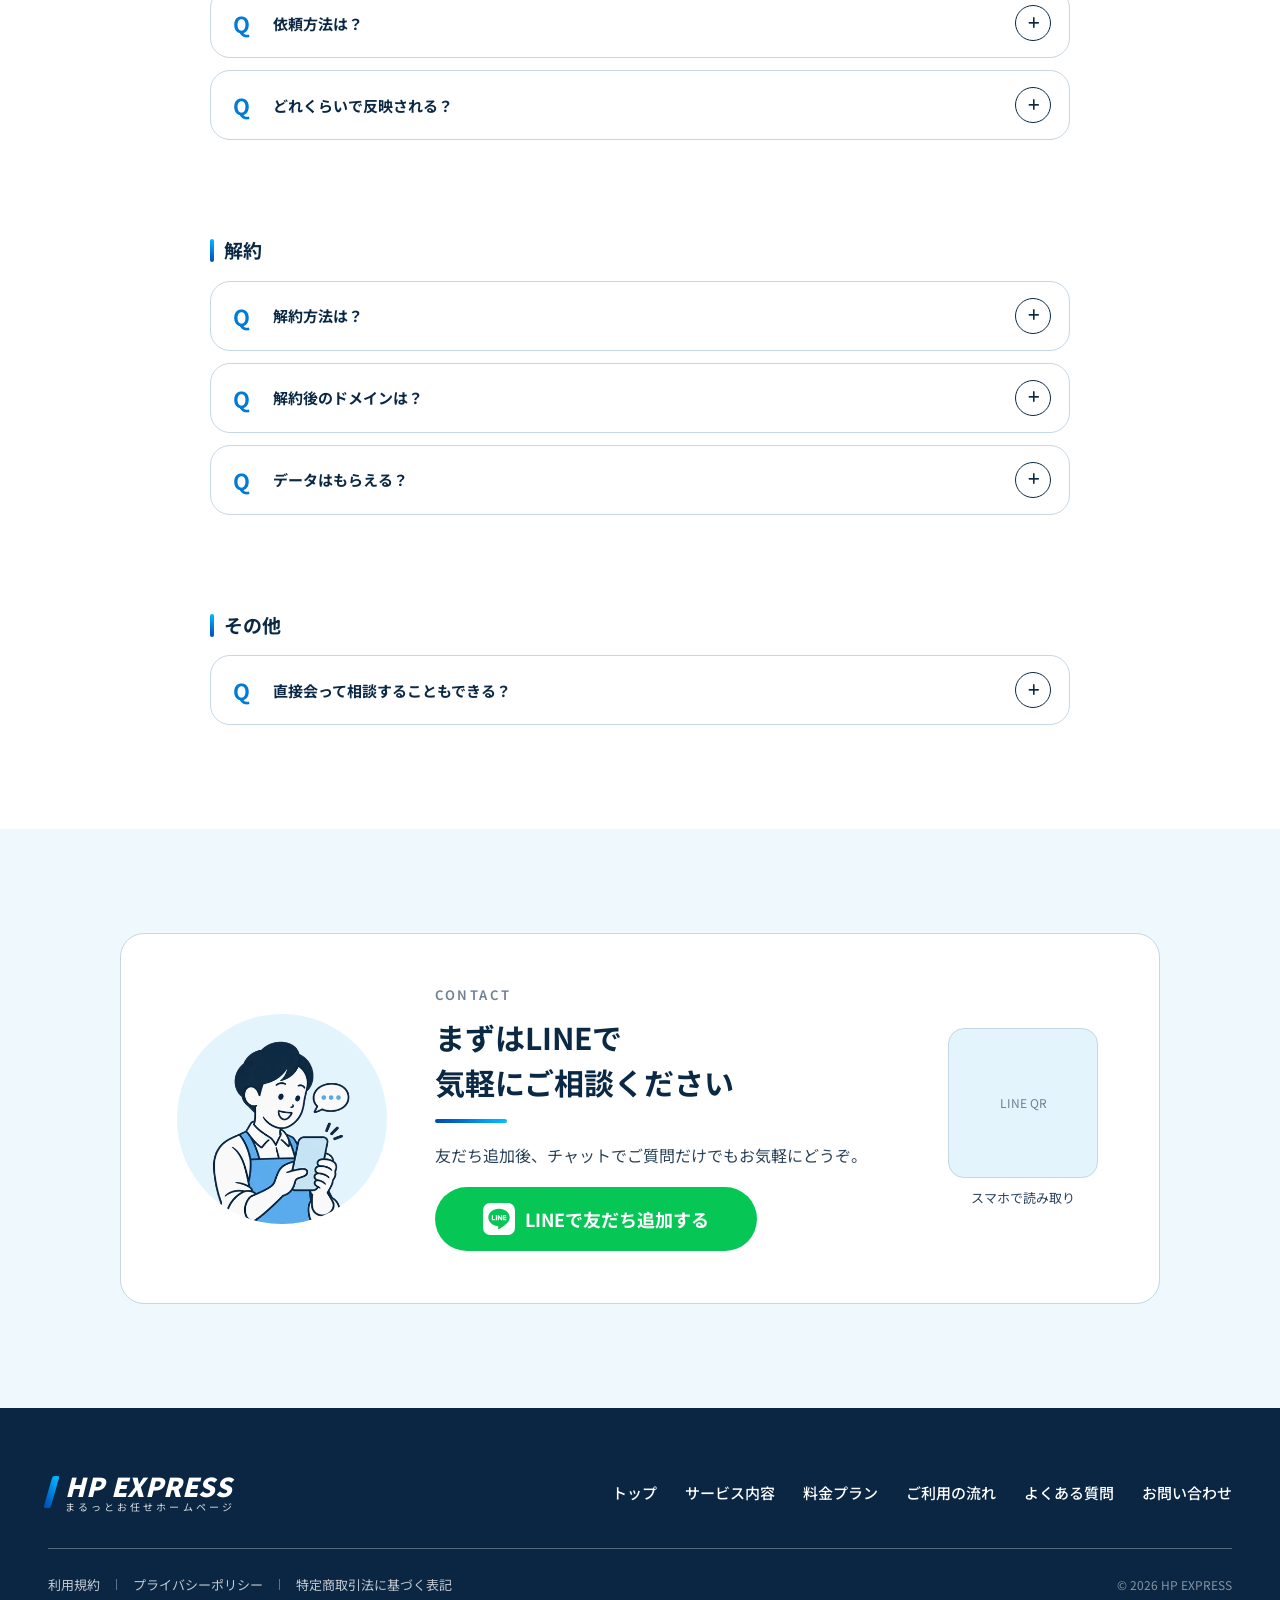
==== commit bca93d07: "下層ページ作成？" ====
--- a/faq/index.html
+++ b/faq/index.html
@@ -9,7 +9,7 @@
 <link rel="preconnect" href="https://fonts.gstatic.com" crossorigin>
 <link href="https://fonts.googleapis.com/css2?family=Noto+Sans+JP:wght@400;500;600;700;900&amp;family=Playfair+Display:wght@700&amp;display=swap" rel="stylesheet">
 <link rel="stylesheet" href="https://cdnjs.cloudflare.com/ajax/libs/font-awesome/6.7.2/css/all.min.css" crossorigin="anonymous" referrerpolicy="no-referrer">
-<link rel="stylesheet" href="../assets/css/style.css?v=20261126h">
+<link rel="stylesheet" href="../assets/css/style.css?v=20261126ba">
 </head>
 <body>
 
@@ -18,7 +18,7 @@
   <nav class="gnav" aria-label="グローバルナビ">
     <a href="../service/">サービス内容</a><a href="../price/">料金プラン</a><a href="../flow/">ご利用の流れ</a><a href="../faq/" aria-current="page">よくある質問</a>
   </nav>
-  <a class="btn btn--line header-cta" href="https://lin.ee/XXXXXXX" target="_blank" rel="noopener">LINEで相談する</a>
+  <a class="btn btn--line header-cta" href="https://lin.ee/XXXXXXX" target="_blank" rel="noopener"><img class="line-icon" src="../assets/img/line-icon-reverse.svg" alt="" width="32" height="32">LINEで相談する</a>
   <button class="menu-btn" type="button" aria-expanded="false" aria-controls="sp-menu" aria-label="メニューを開く"><span></span><span></span><span></span></button>
   <div class="sp-menu" id="sp-menu">
     <ul>
@@ -27,21 +27,22 @@
       <li><a href="../flow/">ご利用の流れ</a></li>
       <li><a href="../faq/" aria-current="page">よくある質問</a></li>
     </ul>
-    <a class="btn btn--line" href="https://lin.ee/XXXXXXX" target="_blank" rel="noopener">LINEで相談する</a>
+    <a class="btn btn--line" href="https://lin.ee/XXXXXXX" target="_blank" rel="noopener"><img class="line-icon" src="../assets/img/line-icon-reverse.svg" alt="" width="32" height="32">LINEで相談する</a>
   </div>
 </header>
 
 <main>
 <div class="page-title" data-cta-trigger>
+  <span class="sec-head__icon" aria-hidden="true"><i class="fa-solid fa-question"></i></span>
   <span class="page-title__en">FAQ</span>
   <h1>よくある質問</h1>
-  <nav class="breadcrumb" aria-label="パンくずリスト"><a href="../">トップ</a> ＞ よくある質問</nav>
+  <nav class="breadcrumb" aria-label="パンくずリスト"><a href="../">トップ</a><i class="fa-solid fa-chevron-right" aria-hidden="true"></i><span aria-current="page">よくある質問</span></nav>
 </div>
 
 <section class="page-body">
-  <nav class="faq-chips" aria-label="カテゴリ"><a href="#price">料金・契約</a><a href="#make">制作</a><a href="#update">公開後の更新</a><a href="#cancel">解約</a><a href="#other">その他</a></nav>
+  <nav class="faq-chips" aria-label="カテゴリ"><a href="#price">料金・契約<i class="fa-solid fa-chevron-down" aria-hidden="true"></i></a><a href="#make">制作<i class="fa-solid fa-chevron-down" aria-hidden="true"></i></a><a href="#update">公開後の更新<i class="fa-solid fa-chevron-down" aria-hidden="true"></i></a><a href="#cancel">解約<i class="fa-solid fa-chevron-down" aria-hidden="true"></i></a><a href="#other">その他<i class="fa-solid fa-chevron-down" aria-hidden="true"></i></a></nav>
   <div class="faq-cat" id="price">
-    <h2>料金・契約</h2>
+    <h2 class="bar-head">料金・契約</h2>
     <div class="faq-list">
       <details class="faq faq--sm">
         <summary><b class="faq__q">Q</b><span class="faq__title">初期費用は本当に0円？</span><span class="faq__sign" aria-hidden="true"></span></summary>
@@ -58,15 +59,19 @@
     </div>
   </div>
   <div class="faq-cat" id="make">
-    <h2>制作</h2>
+    <h2 class="bar-head">制作</h2>
     <div class="faq-list">
       <details class="faq faq--sm">
-        <summary><b class="faq__q">Q</b><span class="faq__title">AIで作るとはどういうこと？品質は？</span><span class="faq__sign" aria-hidden="true"></span></summary>
-        <div class="faq__a">仮テキスト：AIで制作し、公開前に必ず人がレビューします。</div>
+        <summary><b class="faq__q">Q</b><span class="faq__title">納品までの期間は？</span><span class="faq__sign" aria-hidden="true"></span></summary>
+        <div class="faq__a">最短1日~2週間での公開が可能です。出来る限りの迅速な制作を心がけています。</div>
+      </details>
+      <details class="faq faq--sm">
+        <summary><b class="faq__q">Q</b><span class="faq__title">公開前のチェックは？</span><span class="faq__sign" aria-hidden="true"></span></summary>
+        <div class="faq__a">はい。公開前にスタッフがスマホ・パソコンでの表示や内容を確認し、テストアップでお客様にもご確認いただいてから公開します。</div>
       </details>
       <details class="faq faq--sm">
         <summary><b class="faq__q">Q</b><span class="faq__title">修正は何回まで？</span><span class="faq__sign" aria-hidden="true"></span></summary>
-        <div class="faq__a">仮テキスト：公開前はデザインを含め3回までです。</div>
+        <div class="faq__a">公開前のデザインの修正は3回までです。文章や写真の修正は回数に含まず、何度でも承ります。</div>
       </details>
       <details class="faq faq--sm">
         <summary><b class="faq__q">Q</b><span class="faq__title">原稿や写真の用意は必要？</span><span class="faq__sign" aria-hidden="true"></span></summary>
@@ -75,7 +80,7 @@
     </div>
   </div>
   <div class="faq-cat" id="update">
-    <h2>公開後の更新</h2>
+    <h2 class="bar-head">公開後の更新</h2>
     <div class="faq-list">
       <details class="faq faq--sm">
         <summary><b class="faq__q">Q</b><span class="faq__title">差し替えに回数制限は？</span><span class="faq__sign" aria-hidden="true"></span></summary>
@@ -92,7 +97,7 @@
     </div>
   </div>
   <div class="faq-cat" id="cancel">
-    <h2>解約</h2>
+    <h2 class="bar-head">解約</h2>
     <div class="faq-list">
       <details class="faq faq--sm">
         <summary><b class="faq__q">Q</b><span class="faq__title">解約方法は？</span><span class="faq__sign" aria-hidden="true"></span></summary>
@@ -109,7 +114,7 @@
     </div>
   </div>
   <div class="faq-cat" id="other">
-    <h2>その他</h2>
+    <h2 class="bar-head">その他</h2>
     <div class="faq-list">
       <details class="faq faq--sm">
         <summary><b class="faq__q">Q</b><span class="faq__title">直接会って相談することもできる？</span><span class="faq__sign" aria-hidden="true"></span></summary>
@@ -124,9 +129,9 @@
     <img class="cta__ill" src="../assets/img/cta-01.webp" alt="" width="400" height="400" loading="lazy">
     <div class="cta__body">
       <span class="cta__en">CONTACT</span>
-      <h2>まずはLINEで<br class="sp-only">気軽にご相談ください</h2>
+      <h2 class="u-line">まずはLINEで<br>気軽にご相談ください</h2>
       <p>友だち追加後、チャットで<br class="sp-only">ご質問だけでもお気軽にどうぞ。</p>
-      <a class="btn btn--line" href="https://lin.ee/XXXXXXX" target="_blank" rel="noopener">LINEで友だち追加する</a>
+      <a class="btn btn--line" href="https://lin.ee/XXXXXXX" target="_blank" rel="noopener"><img class="line-icon" src="../assets/img/line-icon-reverse.svg" alt="" width="32" height="32">LINEで友だち追加する</a>
     </div>
     <div class="cta__qr"><div class="cta__qr-img">LINE QR</div><span>スマホで読み取り</span></div>
   </div>
@@ -140,14 +145,14 @@
   </div>
   <div class="footer-legal">
     <div class="footer-legal__links"><a href="../terms/">利用規約</a><span class="footer-legal__sep" aria-hidden="true"></span><a href="../privacy/">プライバシーポリシー</a><span class="footer-legal__sep" aria-hidden="true"></span><a href="../tokushoho/">特定商取引法に基づく表記</a></div>
-    <small>© HP EXPRESS</small>
+    <small>© 2026 HP EXPRESS</small>
   </div>
 </footer>
 
-<div class="fixed-cta">
-  <a class="btn btn--line" href="https://lin.ee/XXXXXXX" target="_blank" rel="noopener">LINEで気軽に相談する</a>
+<div class="fixed-cta fixed-cta--corner">
+  <a class="fixed-cta__btn" href="https://lin.ee/XXXXXXX" target="_blank" rel="noopener"><span class="fixed-cta__bubble">ご質問だけでもOK</span><span class="fixed-cta__main"><img class="line-icon" src="../assets/img/line-icon-reverse.svg" alt="" width="32" height="32">LINEで相談する</span></a>
 </div>
 
-<script src="../assets/js/main.js"></script>
+<script src="../assets/js/main.js?v=20261126ba"></script>
 </body>
 </html>
--- a/assets/css/style.css
+++ b/assets/css/style.css
@@ -1,7 +1,7 @@
 /* =========================================================
    HP EXPRESS — デザイン実装
-   基準：design/04_adopted/design-rules.md（確定版 v1）
-   モバイルファースト（基準 375px）／PC拡張は min-width:960px
+   基準：design/04_adopted/design-rules.md（FIX v2）
+   モバイルファースト（基準 390px）／PC拡張は min-width:960px
    ========================================================= */
 
 :root {
@@ -40,7 +40,7 @@
 
 /* ---------- アイコン（Font Awesome Free 6） ---------- */
 /* 疑似要素で使うときの共通指定。チェックは circle-check（青い円＋白抜きチェック） */
-.ck::before, .badge::before, .dot-item::before, .sp-menu li a::after, .faq__sign::before {
+.ck::before, .badge::before, .sp-menu li a::after, .faq__sign::before {
   font-family: "Font Awesome 6 Free";
   font-weight: 900;
   font-style: normal;
@@ -71,20 +71,6 @@
 em { font-style: normal; color: var(--blue-text); }
 
 .pc-only { display: none; }
-
-/* ---------- イラスト・プレースホルダー（本番イラスト差し替えまで） ---------- */
-.ph {
-  background: var(--bg-tint);
-  display: flex;
-  align-items: center;
-  justify-content: center;
-  text-align: center;
-  color: var(--muted);
-  font-size: 10px;
-  line-height: 1.5;
-  flex: none;
-}
-.ph--round { border-radius: 50%; }
 
 /* ---------- チェック付き項目 ---------- */
 .ck { display: flex; gap: 12px; align-items: flex-start; }
@@ -207,6 +193,8 @@
   position: relative;
   z-index: 30;
 }
+/* トップページだけ：ヘッダー下の区切り線を消し、白いヒーローエリアと一続きに見せる（下層ページは線ありのまま） */
+.site-header--top { border-bottom-color: transparent; }
 .menu-btn {
   width: 44px; height: 44px;
   border: 0;
@@ -257,7 +245,7 @@
    トップ：ファーストビュー
    ========================================================= */
 .fv {
-  padding: 40px var(--gutter) 48px;
+  padding: 20px var(--gutter) 48px; /* ヘッダーの区切り線がないため、上は詰めてロゴ→見出しの間を他の余白と揃える */
   display: flex;
   flex-direction: column;
   gap: 28px;
@@ -267,9 +255,9 @@
 .fv h1 { font-size: 36px; line-height: 1.4; font-weight: 900; color: var(--navy); letter-spacing: .01em; }
 .fv__sub { font-size: 16px; line-height: 1.75; color: var(--text); font-weight: 500; }
 
+/* SP：高さは画像の比率に任せる（固定高さだと画像の上に空白ができ、見出しとの間が間延びするため） */
 .fv__ill {
   position: relative;
-  height: 250px;
   margin: 0 calc(var(--gutter) * -1);
   background: none;
   font-size: 11px;
@@ -283,7 +271,7 @@
   z-index: -1;
 }
 .fv__ill { z-index: 0; display: flex; align-items: flex-end; justify-content: center; }
-.fv__ill img { width: 100%; height: 100%; padding: 0 10px; object-fit: contain; object-position: center bottom; }
+.fv__ill img { width: 100%; height: auto; padding: 0 10px; object-fit: contain; object-position: center bottom; }
 
 .price-big { display: flex; align-items: baseline; justify-content: center; color: var(--navy); white-space: nowrap; }
 .price-big__pre { font-size: 24px; font-weight: 700; margin-right: 10px; }
@@ -387,7 +375,8 @@
 .reason__body { display: flex; flex-direction: column; gap: 6px; }
 .reason__no { font-size: 15px; font-weight: 700; color: var(--blue); line-height: 1.2; }
 .reason h3 { font-size: 17px; line-height: 1.45; color: var(--navy); word-break: auto-phrase; }
-.reason p { font-size: 13px; line-height: 1.7; color: var(--text); word-break: auto-phrase; text-wrap: pretty; }
+/* 狭い列で pretty / auto-phrase を使うと早めに折り返して右側が空くため、幅いっぱいに両端揃えで流す */
+.reason p { font-size: 13px; line-height: 1.7; color: var(--text); text-align: justify; }
 
 /* =========================================================
    トップ：こんな方におすすめ
@@ -614,202 +603,400 @@
 }
 .footer-legal__sep { display: none; width: 1px; height: 11px; background: rgba(255, 255, 255, .35); }
 
-/* SP下部固定CTAバー（FV通過後に表示） */
+/* SP追従CTA（FV通過後に表示／下部の相談欄・フッターが見えている間は隠す）
+   見た目は3種類（HTMLの修飾クラスで切り替え）：
+   .fixed-cta--corner＝右下の吹き出し付き緑ボタン（採用中）
+   .fixed-cta--center＝下部中央の緑ピル（line-icon-reverse.svg ＋「LINEで気軽に相談」）
+   .fixed-cta--pill  ＝右下の白地ピル（line-icon.svg ＋「LINEで気軽に相談」＋ fa-chevron-right）
+   .fixed-cta--tab   ＝右端の縦タブ（line-icon-reverse.svg ＋「ＬＩＮＥで相談」） */
 .fixed-cta {
   position: fixed;
-  left: 0; right: 0; bottom: 0;
   z-index: 40;
-  padding: 10px 16px 12px;
-  padding-bottom: calc(12px + env(safe-area-inset-bottom));
-  background: rgba(255, 255, 255, .96);
-  border-top: 1px solid var(--line-soft);
-  box-shadow: 0 -6px 16px rgba(11, 41, 68, .06);
-  transform: translateY(110%);
   visibility: hidden;
-  transition: transform .25s ease, visibility .25s;
-}
-.fixed-cta.is-visible { transform: none; visibility: visible; }
-.fixed-cta .btn { height: 52px; font-size: 16px; }
-.fixed-cta .line-icon { width: 28px; height: 28px; }
-body.has-fixed-cta { padding-bottom: 76px; }
+  /* ゆっくり滑らかに：出始めは素早く、最後はふわっと止まる easeOutQuint */
+  transition:
+    transform .7s cubic-bezier(.22, 1, .36, 1),
+    opacity .6s cubic-bezier(.22, 1, .36, 1),
+    visibility .7s;
+}
+@media (prefers-reduced-motion: reduce) {
+  .fixed-cta { transition: opacity .3s linear, visibility .3s; }
+}
+.fixed-cta.is-visible { transform: none; opacity: 1; visibility: visible; }
+.fixed-cta__btn { display: flex; align-items: center; text-decoration: none; }
+
+/* 右下の吹き出し付き緑ボタン：上に白い吹き出し「ご質問だけでもOK」、尾はボタンを指す */
+.fixed-cta--corner {
+  right: 14px;
+  bottom: calc(16px + env(safe-area-inset-bottom));
+  opacity: 0;
+  transform: translateY(16px);
+}
+.fixed-cta--corner .fixed-cta__btn {
+  flex-direction: column; align-items: flex-end; gap: 9px;
+  color: #fff;
+}
+.fixed-cta--corner .fixed-cta__btn:hover { color: #fff; }
+.fixed-cta--corner .fixed-cta__bubble {
+  position: relative;
+  margin-right: 10px;
+  padding: 7px 14px;
+  background: #fff;
+  border: 1px solid var(--line);
+  border-radius: 999px;
+  color: var(--navy);
+  font-size: 12px; font-weight: 700; line-height: 1;
+  white-space: nowrap;
+  box-shadow: 0 4px 12px rgba(11, 41, 68, .12);
+}
+/* 尾：枠線色の三角の上に白い三角を重ねて、線付きの尾にする */
+.fixed-cta--corner .fixed-cta__bubble::before,
+.fixed-cta--corner .fixed-cta__bubble::after {
+  content: "";
+  position: absolute; right: 22px;
+  border-style: solid; border-color: transparent;
+}
+.fixed-cta--corner .fixed-cta__bubble::before { bottom: -7px; border-width: 7px 6px 0; border-top-color: var(--line); }
+.fixed-cta--corner .fixed-cta__bubble::after  { bottom: -5px; right: 23px; border-width: 6px 5px 0; border-top-color: #fff; }
+.fixed-cta--corner .fixed-cta__main {
+  display: flex; align-items: center; gap: 8px;
+  height: 52px;
+  padding: 0 22px 0 14px;
+  border-radius: 999px;
+  /* 白フチはやめ、ごく淡い上下グラデーション＋重ねた影で立体感を出す */
+  background: linear-gradient(180deg, #0BD15E 0%, var(--line-green) 55%, #05B54D 100%);
+  font-size: 15px; font-weight: 700; line-height: 1; letter-spacing: .02em;
+  white-space: nowrap;
+  box-shadow:
+    inset 0 1px 0 rgba(255, 255, 255, .22),
+    0 2px 4px rgba(11, 41, 68, .10),
+    0 8px 20px rgba(11, 41, 68, .16);
+  transition: transform .15s ease;
+}
+.fixed-cta--corner .line-icon { width: 28px; height: 28px; }
+.fixed-cta--corner .fixed-cta__btn:active .fixed-cta__main { transform: scale(.97); }
+
+/* 下部中央の緑ピル（控え）：余白を広めに取り、白いフチで本文から浮かせる */
+.fixed-cta--center {
+  left: 50%;
+  bottom: calc(20px + env(safe-area-inset-bottom));
+  opacity: 0;
+  transform: translate(-50%, 16px);
+}
+.fixed-cta--center.is-visible { transform: translate(-50%, 0); }
+.fixed-cta--center .fixed-cta__btn {
+  gap: 12px;
+  height: 58px;
+  padding: 0 32px 0 18px;
+  border-radius: 999px;
+  background: var(--line-green); color: #fff;
+  box-shadow: 0 0 0 4px rgba(255, 255, 255, .92), 0 10px 26px rgba(6, 199, 85, .35);
+}
+.fixed-cta--center .fixed-cta__btn:hover { color: #fff; opacity: .92; }
+.fixed-cta--center .line-icon { width: 30px; height: 30px; }
+.fixed-cta--center .fixed-cta__label { font-size: 16px; font-weight: 700; line-height: 1; letter-spacing: .04em; white-space: nowrap; }
+
+/* 右下の白地ピル（控え）：LINE公式アイコン（緑）＋ネイビー文字＋小さな矢印 */
+.fixed-cta--pill {
+  right: 14px;
+  bottom: calc(16px + env(safe-area-inset-bottom));
+  opacity: 0;
+  transform: translateY(16px);
+}
+.fixed-cta--pill .fixed-cta__btn {
+  gap: 10px;
+  padding: 6px 16px 6px 6px;
+  border-radius: 999px;
+  background: #fff;
+  color: var(--navy);
+  box-shadow: 0 6px 20px rgba(11, 41, 68, .18);
+}
+.fixed-cta--pill .fixed-cta__btn:hover { color: var(--navy); }
+.fixed-cta--pill .line-icon { width: 40px; height: 40px; }
+.fixed-cta--pill .fixed-cta__label { font-size: 14px; font-weight: 700; line-height: 1; white-space: nowrap; }
+.fixed-cta--pill .fa-chevron-right { font-size: 11px; color: var(--line-green); }
+
+/* 右端の縦タブ（控え） */
+.fixed-cta--tab {
+  right: 0;
+  bottom: calc(112px + env(safe-area-inset-bottom));
+  transform: translateX(110%);
+}
+.fixed-cta--tab .fixed-cta__btn {
+  flex-direction: column; gap: 8px;
+  width: 44px;
+  padding: 12px 0 14px;
+  border-radius: 12px 0 0 12px;
+  background: var(--line-green); color: #fff;
+  box-shadow: -4px 4px 14px rgba(11, 41, 68, .18);
+}
+.fixed-cta--tab .fixed-cta__btn:hover { color: #fff; opacity: .92; }
+.fixed-cta--tab .line-icon { width: 26px; height: 26px; }
+.fixed-cta--tab .fixed-cta__label {
+  writing-mode: vertical-rl;
+  text-orientation: upright;
+  /* 「ＬＩＮＥ」はHTML側で全角にして、漢字・かなと同じ正方形の字幅で縦に積む */
+  font-size: 13px; font-weight: 700; line-height: 1;
+  letter-spacing: .1em;
+}
 
 /* =========================================================
-   下層ページ共通（5-2で新デザインに合わせて調整予定）
+   下層ページ共通
+   並び：ページタイトル帯（bg-soft）→ 本文（白）→ 共通CTA（bg-soft）→ フッター
    ========================================================= */
+/* ページタイトル帯：トップのセクション見出しと同じ並び（アイコン → 英字 → h1 → 下線）＋パンくず */
 .page-title {
-  padding: 40px var(--gutter) 36px;
+  padding: 36px var(--gutter) 30px;
   background: var(--bg-soft);
   display: flex; flex-direction: column;
   align-items: center;
   gap: 6px;
   text-align: center;
 }
-.page-title__en { font-size: 12px; font-weight: 600; letter-spacing: .2em; color: var(--muted); }
-.page-title h1 { font-size: 26px; font-weight: 700; color: var(--navy); }
-.breadcrumb { font-size: 11px; color: var(--muted); }
+.page-title__en { font-size: 12px; font-weight: 600; letter-spacing: .2em; color: var(--muted); line-height: 1.4; }
+.page-title h1 { font-size: 26px; line-height: 1.5; font-weight: 700; color: var(--navy); }
+.page-title h1::after {
+  content: ""; display: block;
+  width: 72px; height: 4px;
+  margin: 14px auto 0;
+  border-radius: 2px;
+  background: var(--grad-h);
+}
+.breadcrumb { margin-top: 14px; display: flex; align-items: center; gap: 8px; font-size: 11px; line-height: 1.4; color: var(--muted); }
 .breadcrumb a { color: inherit; }
-
-.page-body { padding: 40px var(--gutter); display: flex; flex-direction: column; gap: 28px; }
-.page-body h2.h-block { font-size: 18px; font-weight: 700; line-height: 1.5; color: var(--navy); }
-.stack { display: flex; flex-direction: column; gap: 12px; }
-.stack--14 { gap: 14px; }
-
-.icon-row {
+.breadcrumb i { font-size: 8px; opacity: .7; }
+
+/* 本文 */
+.page-body { padding: 48px var(--gutter) 56px; display: flex; flex-direction: column; gap: 56px; }
+.page-block { display: flex; flex-direction: column; gap: 28px; }
+
+/* 本文内の見出し：セクション見出しからアイコンを外した小さい版（英字 → h2 → 下線） */
+.sub-head { display: flex; flex-direction: column; align-items: center; gap: 6px; text-align: center; }
+.sub-head__en { font-size: 12px; font-weight: 600; letter-spacing: .2em; color: var(--muted); line-height: 1.4; }
+.sub-head h2 { font-size: 22px; line-height: 1.5; font-weight: 700; color: var(--navy); }
+.sub-head h2::after {
+  content: ""; display: block;
+  width: 56px; height: 4px;
+  margin: 12px auto 0;
+  border-radius: 2px;
+  background: var(--grad-h);
+}
+
+/* 左に短いグラデーションの縦線を付けた小見出し（FAQのカテゴリ・規約の条文） */
+.bar-head {
+  display: flex; align-items: center; gap: 10px;
+  font-size: 17px; font-weight: 700; line-height: 1.5; color: var(--navy);
+}
+.bar-head::before { content: ""; flex: none; width: 4px; height: 1.2em; border-radius: 2px; background: var(--grad); }
+
+/* アイコンの丸（Font Awesome。トップの「こんな方におすすめ」と同じ淡い水色の丸） */
+.icon-circle {
+  flex: none;
+  width: 44px; height: 44px; border-radius: 50%;
+  display: flex; align-items: center; justify-content: center;
+  background: var(--bg-tint); color: var(--blue); font-size: 19px;
+}
+
+/* ---------- サービス：月額に含まれるもの ---------- */
+.service-cards { display: grid; grid-template-columns: 1fr 1fr; gap: 12px; }
+.service-card {
+  background: #fff;
+  border: var(--card-border);
+  border-radius: var(--r-card);
+  padding: 22px 14px 20px;
+  display: flex; flex-direction: column;
+  align-items: center;
+  gap: 10px;
+  text-align: center;
+}
+.service-card .icon-circle { width: 64px; height: 64px; font-size: 26px; margin-bottom: 2px; }
+.service-card h3 { font-size: 15px; line-height: 1.45; color: var(--navy); }
+.service-card p { align-self: stretch; font-size: 13px; line-height: 1.7; color: var(--text); text-align: justify; }
+
+/* ---------- サービス：品質 ---------- */
+.quality {
+  background: #fff;
+  border: var(--card-border);
+  border-radius: var(--r-card-lg);
+  padding: 32px 22px 28px;
+  display: flex; flex-direction: column;
+  align-items: center;
+  gap: 18px;
+  text-align: center;
+}
+.quality__img { width: 140px; height: 140px; border-radius: 50%; background: var(--bg-tint); }
+.quality__body { display: flex; flex-direction: column; align-items: center; gap: 16px; }
+.quality p { font-size: 15px; line-height: 1.8; color: var(--text); text-align: justify; }
+
+/* ---------- サービス：修正・差し替えの回数 ---------- */
+.fact-list { display: flex; flex-direction: column; gap: 12px; }
+.fact {
+  background: var(--bg-soft);
+  border-radius: var(--r-card);
+  padding: 20px 20px 18px;
   display: grid;
   grid-template-columns: 44px 1fr;
+  column-gap: 14px; row-gap: 2px;
+  align-items: center;
+}
+.fact .icon-circle { grid-row: 1 / span 2; background: #fff; }
+.fact__label { font-size: 12px; font-weight: 700; color: var(--muted); line-height: 1.5; }
+.fact b { font-size: 16px; line-height: 1.5; color: var(--navy); }
+.fact__note { grid-column: 1 / -1; margin-top: 12px; padding-top: 12px; border-top: 1px solid var(--line); font-size: 13px; line-height: 1.7; color: var(--text); }
+
+/* ---------- サービス：LINEのやりとり例 ---------- */
+.chat {
+  border-radius: var(--r-card-lg);
+  padding: 22px 16px;
+  background: var(--bg-soft);
+  display: flex; flex-direction: column;
   gap: 12px;
-  align-items: center;
-  padding: 12px 0;
-  border-bottom: 1px solid var(--line-soft);
-}
-.icon-row .ph { width: 44px; height: 44px; border-radius: var(--r-sm); font-size: 8px; }
-.icon-row__text { display: flex; flex-direction: column; gap: 2px; }
-.icon-row__text b { font-size: 14px; color: var(--navy); }
-.icon-row__text span { font-size: 12px; color: var(--text); line-height: 1.6; }
-
-.box {
+}
+.chat__me {
+  align-self: flex-end;
+  max-width: 80%;
+  background: #C9F0D8;
+  border-radius: 18px 18px 4px 18px;
+  padding: 10px 14px;
+  font-size: 14px; line-height: 1.65; color: var(--navy);
+}
+.chat__photo {
+  align-self: flex-end;
+  width: 136px; height: 92px;
+  border-radius: 14px;
+  background: #fff;
+  border: 1px solid var(--line-soft);
+  display: flex; flex-direction: column; align-items: center; justify-content: center; gap: 4px;
+  color: var(--ill-blue); font-size: 28px; line-height: 1;
+}
+.chat__photo span { font-size: 11px; color: var(--muted); }
+.chat__them { display: flex; gap: 8px; align-items: flex-end; }
+/* 運営側のアイコンは顔を出さず、ロゴの斜めバーを白い丸に入れる */
+.chat__avatar {
+  width: 36px; height: 36px; border-radius: 50%; flex: none;
+  background: #fff; border: 1px solid var(--line-soft);
+  display: flex; align-items: center; justify-content: center;
+}
+.chat__avatar::before { content: ""; width: 6px; height: 18px; border-radius: 2px; background: var(--grad); transform: skewX(-16deg); }
+.chat__them p {
+  max-width: 76%;
+  background: #fff;
+  border: 1px solid var(--line-soft);
+  border-radius: 18px 18px 18px 4px;
+  padding: 10px 14px;
+  font-size: 14px; line-height: 1.65; color: var(--navy);
+}
+.chat-note { font-size: 15px; line-height: 1.8; color: var(--text); text-align: center; }
+
+/* ---------- 料金：お支払い・オプション・解約 ---------- */
+.info-list { display: flex; flex-direction: column; gap: 14px; }
+.info-card {
+  background: #fff;
   border: var(--card-border);
   border-radius: var(--r-card);
-  padding: 20px;
+  padding: 22px 20px;
   display: flex; flex-direction: column;
-  gap: 8px;
-}
-.box h2 { font-size: 16px; font-weight: 700; color: var(--navy); }
-.box p { font-size: 13px; line-height: 1.8; }
-
-.soft-box {
+  gap: 14px;
+}
+.info-card__head { display: flex; align-items: center; gap: 12px; }
+.info-card__head h3 { font-size: 17px; line-height: 1.45; color: var(--navy); }
+.info-card > p { font-size: 15px; line-height: 1.8; color: var(--text); }
+.info-card .dot-list .ck { font-size: 15px; line-height: 1.7; }
+/* オプション：項目名だけを線で区切って並べ、「別途お見積り」は下に1回だけ書く（項目ごとに付けると狭い幅で折り返すため） */
+.option-table { border-top: 1px solid var(--line-soft); }
+.option-row {
+  display: flex; align-items: center; gap: 10px;
+  padding: 13px 0;
+  border-bottom: 1px solid var(--line-soft);
+  font-size: 15px; line-height: 1.5; color: var(--text);
+}
+.option-row::before { content: ""; flex: none; width: 6px; height: 6px; border-radius: 50%; background: var(--blue); }
+.info-card > p.info-card__note { font-size: 13px; line-height: 1.7; color: var(--muted); }
+
+/* ---------- ご利用の流れ：縦タイムライン ---------- */
+.timeline { display: flex; flex-direction: column; }
+.timeline__item { display: grid; grid-template-columns: 34px 1fr; gap: 12px; }
+.timeline__rail { display: flex; flex-direction: column; align-items: center; }
+.timeline__rail .step-no { width: 34px; height: 34px; font-size: 14px; }
+.timeline__rail::after { content: ""; flex: 1; width: 0; border-left: 2px dashed var(--line); margin: 6px 0; }
+.timeline__item:last-child .timeline__rail::after { visibility: hidden; }
+.timeline__card {
+  background: #fff;
+  border: var(--card-border);
+  border-radius: var(--r-card);
+  padding: 16px 16px 18px;
+  margin-bottom: 16px;
+  display: grid;
+  grid-template-columns: 76px 1fr;
+  column-gap: 14px; row-gap: 12px;
+  align-items: center;
+}
+.timeline__item:last-child .timeline__card { margin-bottom: 0; }
+.timeline__img { width: 76px; height: 76px; border-radius: 50%; background: var(--bg-tint); }
+.timeline__card h2 { font-size: 17px; line-height: 1.45; color: var(--navy); }
+.timeline__card p { grid-column: 1 / -1; font-size: 14px; line-height: 1.8; color: var(--text); text-align: justify; }
+
+.note-box {
   background: var(--bg-soft);
   border-radius: var(--r-card);
   padding: 20px;
-  display: flex; flex-direction: column;
-  gap: 10px;
-}
-.soft-box h2 { font-size: 16px; font-weight: 700; color: var(--navy); }
-.soft-box .dot-item { display: flex; gap: 10px; font-size: 13px; line-height: 1.7; }
-.dot-item::before {
-  content: "\f058";
-  flex: none;
-  font-size: 20px;
-  margin-top: 2px;
-  color: var(--blue);
-}
-
-.option-table { border: var(--card-border); border-radius: var(--r-card); overflow: hidden; }
-.option-row {
-  display: flex; justify-content: space-between;
-  gap: 12px;
-  padding: 14px 16px;
-  border-bottom: 1px solid var(--line-soft);
-  font-size: 13px; line-height: 1.5;
-}
-.option-row:last-child { border-bottom: 0; }
-.option-row__price { flex: none; color: var(--muted); font-size: 12px; }
-
-.service-cards { display: grid; grid-template-columns: 1fr 1fr; gap: 10px; }
-.service-card {
+  display: flex; align-items: center; gap: 14px;
+}
+.note-box .icon-circle { background: #fff; }
+.note-box__text { display: flex; flex-direction: column; gap: 2px; }
+.note-box__label { font-size: 12px; font-weight: 700; color: var(--muted); line-height: 1.5; }
+.note-box b { font-size: 17px; line-height: 1.5; color: var(--navy); }
+
+/* ---------- よくある質問 ---------- */
+.faq-chips { display: flex; flex-wrap: wrap; justify-content: center; gap: 8px; }
+.faq-chips a {
+  display: inline-flex; align-items: center; gap: 6px;
+  height: 38px; padding: 0 16px;
+  font-size: 13px; font-weight: 700; color: var(--navy);
   border: var(--card-border);
-  border-radius: var(--r-card);
-  padding: 16px 12px;
-  display: flex; flex-direction: column;
-  align-items: center;
-  gap: 8px;
-  text-align: center;
-}
-.service-card .ph { width: 64px; height: 64px; padding: 6px; font-size: 8px; line-height: 1.3; }
-.service-card b { font-size: 15px; color: var(--navy); }
-.service-card span { font-size: 11px; line-height: 1.6; }
-
-.quality {
-  border: var(--card-border);
-  border-radius: var(--r-card-lg);
-  padding: 22px 18px;
-  display: flex; flex-direction: column;
-  gap: 12px;
-}
-.quality__en { font-size: 12px; font-weight: 600; letter-spacing: .15em; color: var(--muted); }
-.quality h2 { font-size: 18px; font-weight: 700; line-height: 1.5; color: var(--navy); }
-.quality .ph { height: 150px; border-radius: var(--r-card); padding: 14px; }
-.quality p { font-size: 13px; line-height: 1.8; }
-
-.fact-list { display: flex; flex-direction: column; gap: 10px; }
-.fact {
-  background: var(--bg-soft);
-  border-radius: var(--r-card);
-  padding: 18px;
-  display: flex; flex-direction: column;
-  gap: 6px;
-}
-.fact__label { font-size: 12px; font-weight: 700; color: var(--muted); }
-.fact b { font-size: 16px; line-height: 1.5; color: var(--navy); }
-.fact__note { font-size: 12px; }
-
-.chat {
-  border: var(--card-border);
-  border-radius: var(--r-card-lg);
-  padding: 18px 14px;
-  background: var(--bg-soft);
-  display: flex; flex-direction: column;
-  gap: 10px;
-}
-.chat__me {
-  align-self: flex-end;
-  max-width: 78%;
-  background: #C9F0D8;
-  border-radius: 18px 18px 4px 18px;
-  padding: 10px 14px;
-  font-size: 13px; line-height: 1.6;
-}
-.chat__photo { align-self: flex-end; width: 130px; height: 84px; border-radius: 14px; font-size: 9px; background: #fff; }
-.chat__them { display: flex; gap: 8px; align-items: flex-end; }
-.chat__avatar { width: 34px; height: 34px; border-radius: 50%; background: var(--bg-tint); flex: none; }
-.chat__them p {
-  max-width: 72%;
-  background: #fff;
-  border: 1px solid var(--line-soft);
-  border-radius: 18px 18px 18px 4px;
-  padding: 10px 14px;
-  font-size: 13px; line-height: 1.6;
-}
-
-.timeline { display: flex; flex-direction: column; }
-.timeline__item { display: grid; grid-template-columns: 40px 1fr; gap: 14px; }
-.timeline__rail { display: flex; flex-direction: column; align-items: center; }
-.timeline__rail::after { content: ""; flex: 1; width: 0; border-left: 2px dashed var(--line); margin: 4px 0; }
-.timeline__item:last-child .timeline__rail::after { visibility: hidden; }
-.timeline__card {
-  border: var(--card-border);
-  border-radius: var(--r-card);
-  padding: 16px;
-  margin-bottom: 16px;
-  display: flex; flex-direction: column;
-  gap: 10px;
-}
-.timeline__card b { font-size: 16px; line-height: 1.5; color: var(--navy); }
-.timeline__card .ph { height: 110px; border-radius: var(--r-sm); padding: 10px; font-size: 9px; }
-.timeline__card p { font-size: 13px; line-height: 1.8; }
-
-.faq-chips { display: flex; flex-wrap: wrap; gap: 8px; }
-.faq-chips a {
-  font-size: 12px; font-weight: 700;
-  border: var(--card-border);
   background: #fff;
   border-radius: 999px;
-  padding: 6px 14px;
   text-decoration: none;
 }
-.faq-cat { display: flex; flex-direction: column; gap: 10px; scroll-margin-top: 16px; }
-.faq-cat h2 { font-size: 17px; font-weight: 700; display: flex; align-items: center; gap: 8px; color: var(--navy); }
-.faq-cat h2::before { content: ""; width: 10px; height: 10px; border-radius: 50%; background: var(--blue); }
-
-.legal { padding: 36px var(--gutter) 48px; display: flex; flex-direction: column; gap: 24px; }
-.legal p, .legal li { font-size: 13px; line-height: 1.9; }
-.legal__sec { display: flex; flex-direction: column; gap: 8px; }
-.legal__sec h2 { font-size: 15px; font-weight: 700; padding-bottom: 8px; border-bottom: 1px solid var(--line); color: var(--navy); }
-.legal__sec ol { margin: 0; padding-left: 1.4em; }
-.legal__date { font-size: 12px; color: var(--muted); text-align: right; }
-.legal-table { width: 100%; border-collapse: collapse; font-size: 13px; line-height: 1.8; }
-.legal-table th, .legal-table td { text-align: left; vertical-align: top; padding: 12px 0; border-bottom: 1px solid var(--line-soft); }
-.legal-table th { width: 8.5em; padding-right: 12px; font-weight: 700; color: var(--navy); }
+.faq-chips a i { font-size: 10px; color: var(--blue); }
+.faq-chips a:hover { border-color: var(--blue); color: var(--navy); }
+.faq-cat { display: flex; flex-direction: column; gap: 14px; scroll-margin-top: 16px; }
+
+/* ---------- 規約・プライバシー・特商法（本文は⑧で差し替え） ---------- */
+.legal { padding: 48px var(--gutter) 64px; display: flex; flex-direction: column; gap: 32px; }
+.legal p, .legal li { font-size: 14px; line-height: 1.9; color: var(--text); }
+.legal__sec { display: flex; flex-direction: column; gap: 10px; }
+.legal__sec h2 { font-size: 16px; }
+.legal__sec ol { margin: 0; padding-left: 1.4em; list-style: decimal; }
+.legal__date { font-size: 13px; color: var(--muted); text-align: right; }
+/* SPは項目名の下に内容を置く（2列だと内容の列が狭くなるため） */
+.legal-table { width: 100%; border-collapse: collapse; font-size: 14px; line-height: 1.8; border-top: 1px solid var(--line-soft); }
+.legal-table th, .legal-table td { display: block; text-align: left; vertical-align: top; color: var(--text); }
+.legal-table th { padding: 14px 0 2px; font-size: 13px; font-weight: 700; color: var(--navy); }
+.legal-table td { padding: 0 0 14px; border-bottom: 1px solid var(--line-soft); }
+
+/* Mobile body copy: improve readability without changing the layout. */
+@media (max-width: 959px) {
+  /* Tighten mobile section spacing (64px to 52px). */
+  main > .sec,
+  main > .cta {
+    padding-top: 52px;
+    padding-bottom: 52px;
+  }
+
+  .reason p,
+  .flow-card p,
+  main > .sec .check-box .ck,
+  main > .sec .dot-list .ck,
+  main > .sec .faq__a,
+  main > .cta p,
+  .page-body .dot-list .ck,
+  .page-body .faq__a,
+  .service-card p, .quality p, .fact__note, .chat-note, .info-card > p, .option-row, .timeline__card p,
+  .legal p, .legal li, .legal-table td {
+    color: #243D53;
+  }
+}
 
 /* =========================================================
    PC（拡張）
@@ -843,7 +1030,7 @@
 
   /* FV */
   .fv {
-    padding: 80px var(--gutter) 96px;
+    padding: 48px var(--gutter) 88px;
     display: grid;
     grid-template-columns: 1fr 1.05fr;
     grid-template-areas: "text ill" "price ill" "badges ill" "cta ill";
@@ -966,29 +1153,78 @@
   .footer-legal__links a::after { content: none; }
   .footer-legal small { margin-left: auto; }
   .fixed-cta { display: none; }
-  body.has-fixed-cta { padding-bottom: 0; }
-
-  /* 下層ページ（5-2で調整予定） */
-  .page-title { padding: 64px 48px 56px; gap: 8px; }
+
+  /* 下層ページ */
+  .page-title { padding: 64px var(--gutter) 52px; }
   .page-title__en { font-size: 13px; }
   .page-title h1 { font-size: 36px; }
-  .breadcrumb { font-size: 12px; }
-  .page-body { max-width: 880px; margin: 0 auto; padding: 72px 40px 96px; gap: 40px; }
-  .page-body h2.h-block { font-size: 22px; }
-  .page-body .price-card { display: flex; }
-  .page-body .price-card__main { max-width: 420px; }
-  .service-cards { grid-template-columns: repeat(4, 1fr); gap: 16px; }
-  .service-card .ph { width: 96px; height: 96px; font-size: 9px; }
-  .quality { padding: 36px 40px; display: grid; grid-template-columns: 1fr 1fr; column-gap: 32px; row-gap: 12px; }
-  .quality__en, .quality h2, .quality p { grid-column: 1; }
-  .quality .ph { grid-column: 2; grid-row: 1 / span 3; height: 100%; min-height: 200px; }
-  .fact-list { display: grid; grid-template-columns: 1fr 1fr; gap: 16px; }
-  .chat { max-width: 560px; padding: 28px 24px; }
-  .timeline__card { display: grid; grid-template-columns: 1fr 240px; column-gap: 24px; padding: 22px 24px; margin-bottom: 20px; }
-  .timeline__card b { grid-column: 1; font-size: 18px; }
-  .timeline__card p { grid-column: 1; font-size: 14px; }
-  .timeline__card .ph { grid-column: 2; grid-row: 1 / span 2; height: 140px; }
-  .legal { max-width: 800px; margin: 0 auto; padding: 64px 40px 96px; }
-  .legal p, .legal li, .legal-table { font-size: 14px; }
-  .legal__sec h2 { font-size: 17px; }
-}
+  .page-title h1::after { width: 88px; margin-top: 18px; }
+  .breadcrumb { margin-top: 18px; font-size: 12px; }
+  .page-body { max-width: 1160px; margin: 0 auto; padding: 88px 40px 104px; gap: 96px; }
+  .page-block { gap: 40px; align-items: center; }
+  .page-block > * { width: 100%; }
+  .sub-head__en { font-size: 13px; }
+  .sub-head h2 { font-size: 28px; }
+  .sub-head h2::after { width: 72px; margin-top: 16px; }
+  .bar-head { font-size: 19px; }
+
+  .service-cards { grid-template-columns: repeat(4, 1fr); gap: 20px; max-width: 1080px; }
+  .service-card { padding: 32px 22px 28px; gap: 12px; border-radius: var(--r-card-lg); }
+  .service-card .icon-circle { width: 88px; height: 88px; font-size: 36px; }
+  .service-card h3 { font-size: 18px; }
+  .service-card p { font-size: 14px; line-height: 1.8; }
+
+  .quality { width: 100%; max-width: 900px; margin: 0 auto; padding: 48px 56px; flex-direction: row; gap: 48px; text-align: left; }
+  .quality__img { width: 200px; height: 200px; flex: none; }
+  .quality__body { align-items: flex-start; gap: 20px; }
+  .quality__body .sub-head { align-items: flex-start; text-align: left; }
+  .quality__body .sub-head h2::after { margin-left: 0; }
+  .quality p { font-size: 16px; text-align: left; }
+
+  .fact-list { display: grid; grid-template-columns: 1fr 1fr; gap: 20px; max-width: 900px; }
+  .fact { grid-template-columns: 52px 1fr; column-gap: 18px; padding: 28px 28px 24px; }
+  .fact .icon-circle { width: 52px; height: 52px; font-size: 22px; }
+  .fact b { font-size: 18px; }
+  .fact__note { font-size: 14px; margin-top: 16px; padding-top: 16px; }
+
+  .chat { max-width: 600px; padding: 32px; gap: 14px; }
+  .chat__me, .chat__them p { font-size: 15px; }
+  .chat-note { font-size: 16px; }
+
+  .info-list { max-width: 860px; gap: 20px; }
+  .info-card { padding: 32px 40px; gap: 18px; border-radius: var(--r-card-lg); }
+  .info-card__head h3 { font-size: 19px; }
+  .info-card > p, .info-card .dot-list .ck { font-size: 16px; }
+  .option-row { font-size: 16px; padding: 16px 0; }
+  .info-card > p.info-card__note { font-size: 14px; }
+
+  .timeline { max-width: 860px; }
+  .timeline__item { grid-template-columns: 40px 1fr; gap: 24px; }
+  .timeline__rail .step-no { width: 40px; height: 40px; font-size: 16px; }
+  .timeline__card {
+    grid-template-columns: 120px 1fr;
+    grid-template-rows: auto auto;
+    align-content: center;
+    column-gap: 32px; row-gap: 8px;
+    padding: 28px 36px 28px 28px;
+    margin-bottom: 24px;
+    border-radius: var(--r-card-lg);
+  }
+  .timeline__img { width: 120px; height: 120px; grid-row: 1 / span 2; }
+  .timeline__card h2 { font-size: 20px; align-self: end; }
+  .timeline__card p { grid-column: 2; align-self: start; font-size: 16px; }
+  .note-box { max-width: 860px; padding: 24px 32px; gap: 18px; }
+  .note-box b { font-size: 19px; }
+
+  .faq-chips { gap: 12px; }
+  .faq-chips a { height: 44px; padding: 0 22px; font-size: 14px; }
+  .faq-cat { max-width: 860px; width: 100%; margin: 0 auto; gap: 16px; }
+
+  .legal { max-width: 860px; margin: 0 auto; padding: 88px 40px 104px; gap: 40px; }
+  .legal p, .legal li { font-size: 15px; }
+  .legal__sec h2 { font-size: 18px; }
+  .legal-table { font-size: 15px; }
+  .legal-table tr { display: grid; grid-template-columns: 14em 1fr; border-bottom: 1px solid var(--line-soft); }
+  .legal-table th { padding: 18px 24px 18px 0; font-size: 15px; }
+  .legal-table td { padding: 18px 0; border-bottom: 0; }
+}
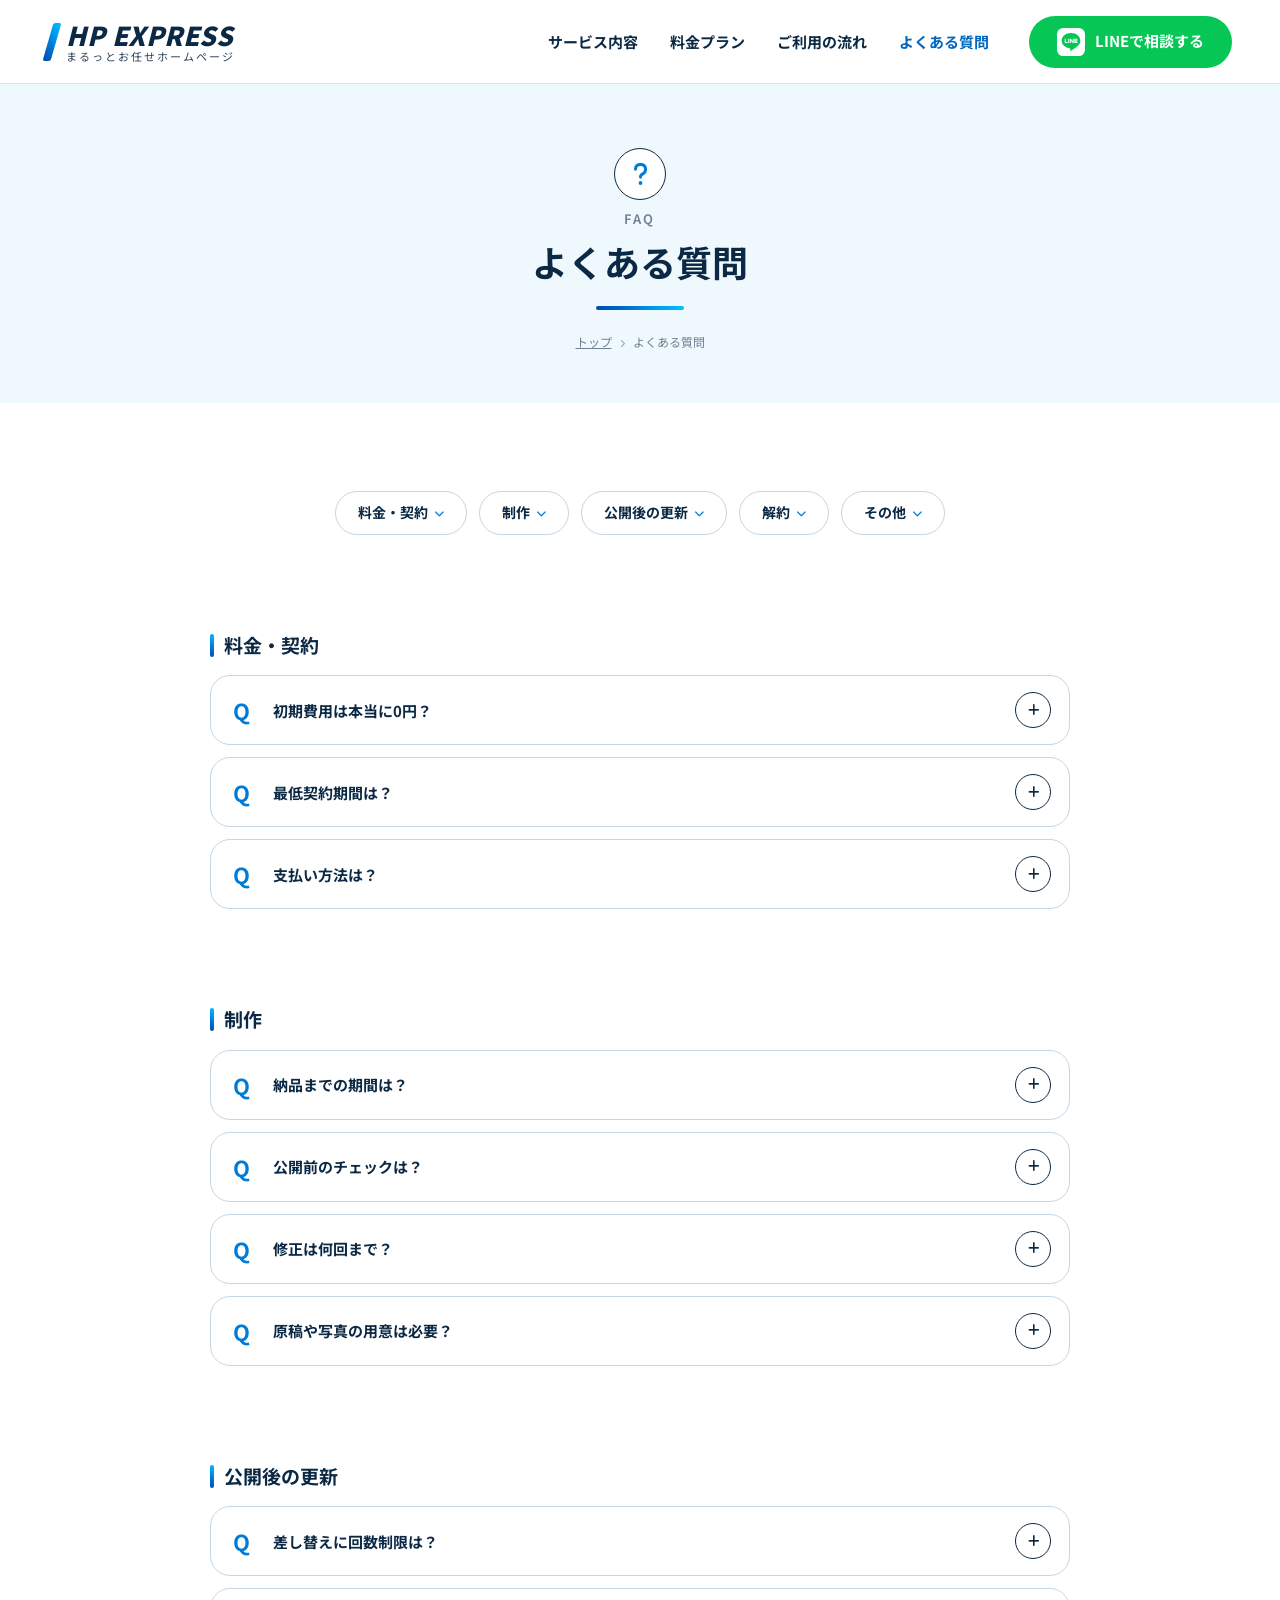
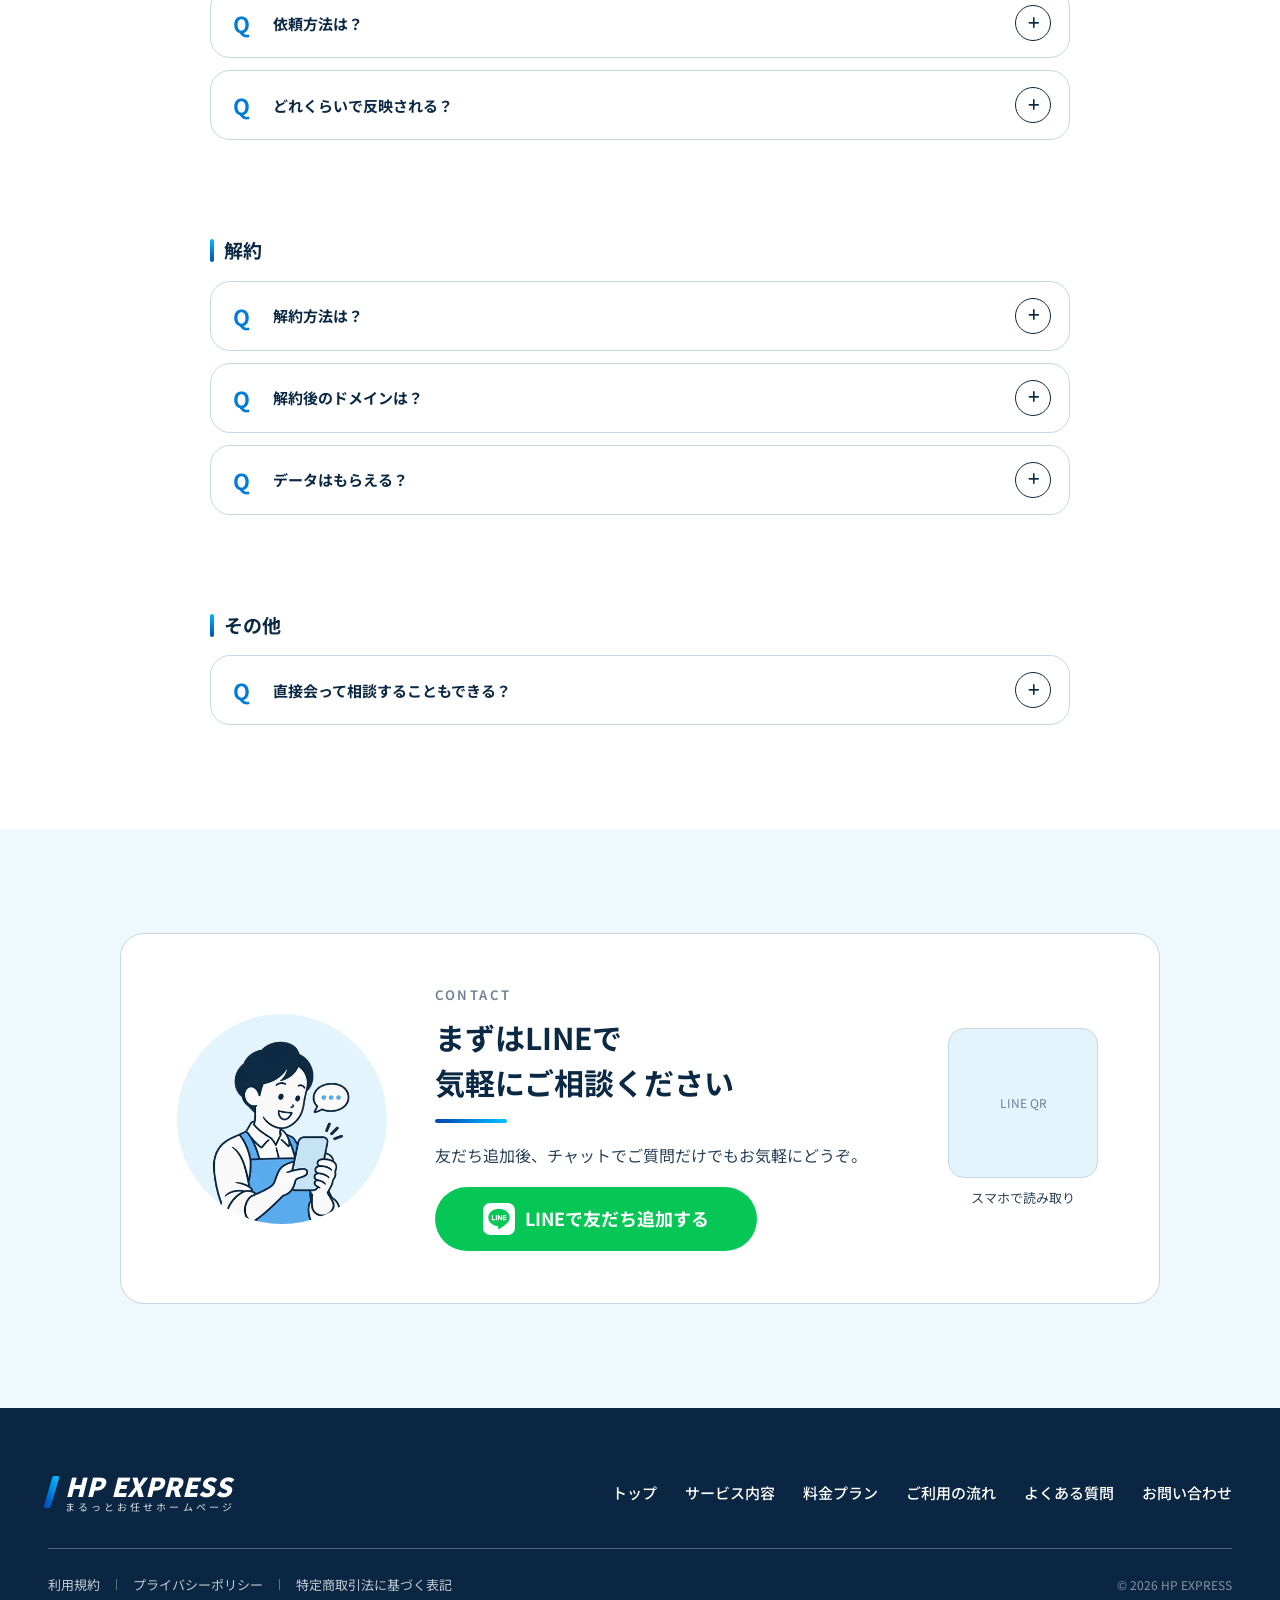
==== commit 654997c0: "文字位置微調整" ====
--- a/faq/index.html
+++ b/faq/index.html
@@ -9,7 +9,7 @@
 <link rel="preconnect" href="https://fonts.gstatic.com" crossorigin>
 <link href="https://fonts.googleapis.com/css2?family=Noto+Sans+JP:wght@400;500;600;700;900&amp;family=Playfair+Display:wght@700&amp;display=swap" rel="stylesheet">
 <link rel="stylesheet" href="https://cdnjs.cloudflare.com/ajax/libs/font-awesome/6.7.2/css/all.min.css" crossorigin="anonymous" referrerpolicy="no-referrer">
-<link rel="stylesheet" href="../assets/css/style.css?v=20261126ba">
+<link rel="stylesheet" href="../assets/css/style.css?v=20261127b">
 </head>
 <body>
 
@@ -18,7 +18,7 @@
   <nav class="gnav" aria-label="グローバルナビ">
     <a href="../service/">サービス内容</a><a href="../price/">料金プラン</a><a href="../flow/">ご利用の流れ</a><a href="../faq/" aria-current="page">よくある質問</a>
   </nav>
-  <a class="btn btn--line header-cta" href="https://lin.ee/XXXXXXX" target="_blank" rel="noopener"><img class="line-icon" src="../assets/img/line-icon-reverse.svg" alt="" width="32" height="32">LINEで相談する</a>
+  <a class="btn btn--line header-cta" href="https://lin.ee/XXXXXXX" target="_blank" rel="noopener"><img class="line-icon" src="../assets/img/line-icon-reverse.svg" alt="" width="32" height="32"><span class="btn__label">LINEで相談する</span></a>
   <button class="menu-btn" type="button" aria-expanded="false" aria-controls="sp-menu" aria-label="メニューを開く"><span></span><span></span><span></span></button>
   <div class="sp-menu" id="sp-menu">
     <ul>
@@ -27,7 +27,7 @@
       <li><a href="../flow/">ご利用の流れ</a></li>
       <li><a href="../faq/" aria-current="page">よくある質問</a></li>
     </ul>
-    <a class="btn btn--line" href="https://lin.ee/XXXXXXX" target="_blank" rel="noopener"><img class="line-icon" src="../assets/img/line-icon-reverse.svg" alt="" width="32" height="32">LINEで相談する</a>
+    <a class="btn btn--line" href="https://lin.ee/XXXXXXX" target="_blank" rel="noopener"><img class="line-icon" src="../assets/img/line-icon-reverse.svg" alt="" width="32" height="32"><span class="btn__label">LINEで相談する</span></a>
   </div>
 </header>
 
@@ -131,7 +131,7 @@
       <span class="cta__en">CONTACT</span>
       <h2 class="u-line">まずはLINEで<br>気軽にご相談ください</h2>
       <p>友だち追加後、チャットで<br class="sp-only">ご質問だけでもお気軽にどうぞ。</p>
-      <a class="btn btn--line" href="https://lin.ee/XXXXXXX" target="_blank" rel="noopener"><img class="line-icon" src="../assets/img/line-icon-reverse.svg" alt="" width="32" height="32">LINEで友だち追加する</a>
+      <a class="btn btn--line" href="https://lin.ee/XXXXXXX" target="_blank" rel="noopener"><img class="line-icon" src="../assets/img/line-icon-reverse.svg" alt="" width="32" height="32"><span class="btn__label">LINEで友だち追加する</span></a>
     </div>
     <div class="cta__qr"><div class="cta__qr-img">LINE QR</div><span>スマホで読み取り</span></div>
   </div>
@@ -150,9 +150,9 @@
 </footer>
 
 <div class="fixed-cta fixed-cta--corner">
-  <a class="fixed-cta__btn" href="https://lin.ee/XXXXXXX" target="_blank" rel="noopener"><span class="fixed-cta__bubble">ご質問だけでもOK</span><span class="fixed-cta__main"><img class="line-icon" src="../assets/img/line-icon-reverse.svg" alt="" width="32" height="32">LINEで相談する</span></a>
+  <a class="fixed-cta__btn" href="https://lin.ee/XXXXXXX" target="_blank" rel="noopener"><span class="fixed-cta__bubble">ご質問だけでもOK</span><span class="fixed-cta__main"><img class="line-icon" src="../assets/img/line-icon-reverse.svg" alt="" width="32" height="32"><span class="fixed-cta__label">LINEで相談する</span></span></a>
 </div>
 
-<script src="../assets/js/main.js?v=20261126ba"></script>
+<script src="../assets/js/main.js?v=20261127b"></script>
 </body>
 </html>
--- a/assets/css/style.css
+++ b/assets/css/style.css
@@ -99,6 +99,8 @@
 }
 .btn:hover { opacity: .85; }
 .btn .fa-arrow-right { font-size: 15px; }
+/* Noto Sans JP は字面がわずかに下がるので、文字だけ持ち上げてアイコン・矢印とボタンの中心にそろえる */
+.btn__label { position: relative; top: -.5px; }
 .btn--line { background: var(--line-green); color: #fff; }
 .btn--line:hover { color: #fff; }
 .btn--outline { background: #fff; color: var(--navy); border: var(--strong-border); }
@@ -674,6 +676,8 @@
   transition: transform .15s ease;
 }
 .fixed-cta--corner .line-icon { width: 28px; height: 28px; }
+/* Noto Sans JP は line-height:1 だと字面が約1px下がるので、文字だけ持ち上げてアイコン・ボタンの中心にそろえる */
+.fixed-cta--corner .fixed-cta__label { transform: translateY(-1px); }
 .fixed-cta--corner .fixed-cta__btn:active .fixed-cta__main { transform: scale(.97); }
 
 /* 下部中央の緑ピル（控え）：余白を広めに取り、白いフチで本文から浮かせる */
@@ -1018,6 +1022,7 @@
   .gnav a[aria-current="page"] { color: var(--blue-text); }
   .header-cta { display: flex; height: 52px; padding: 0 28px; font-size: 15px; }
   .header-cta .line-icon { width: 28px; height: 28px; }
+  .header-cta .btn__label { top: -1px; }
 
   /* セクション */
   .sec { padding: 104px var(--gutter); align-items: center; gap: 48px; }
